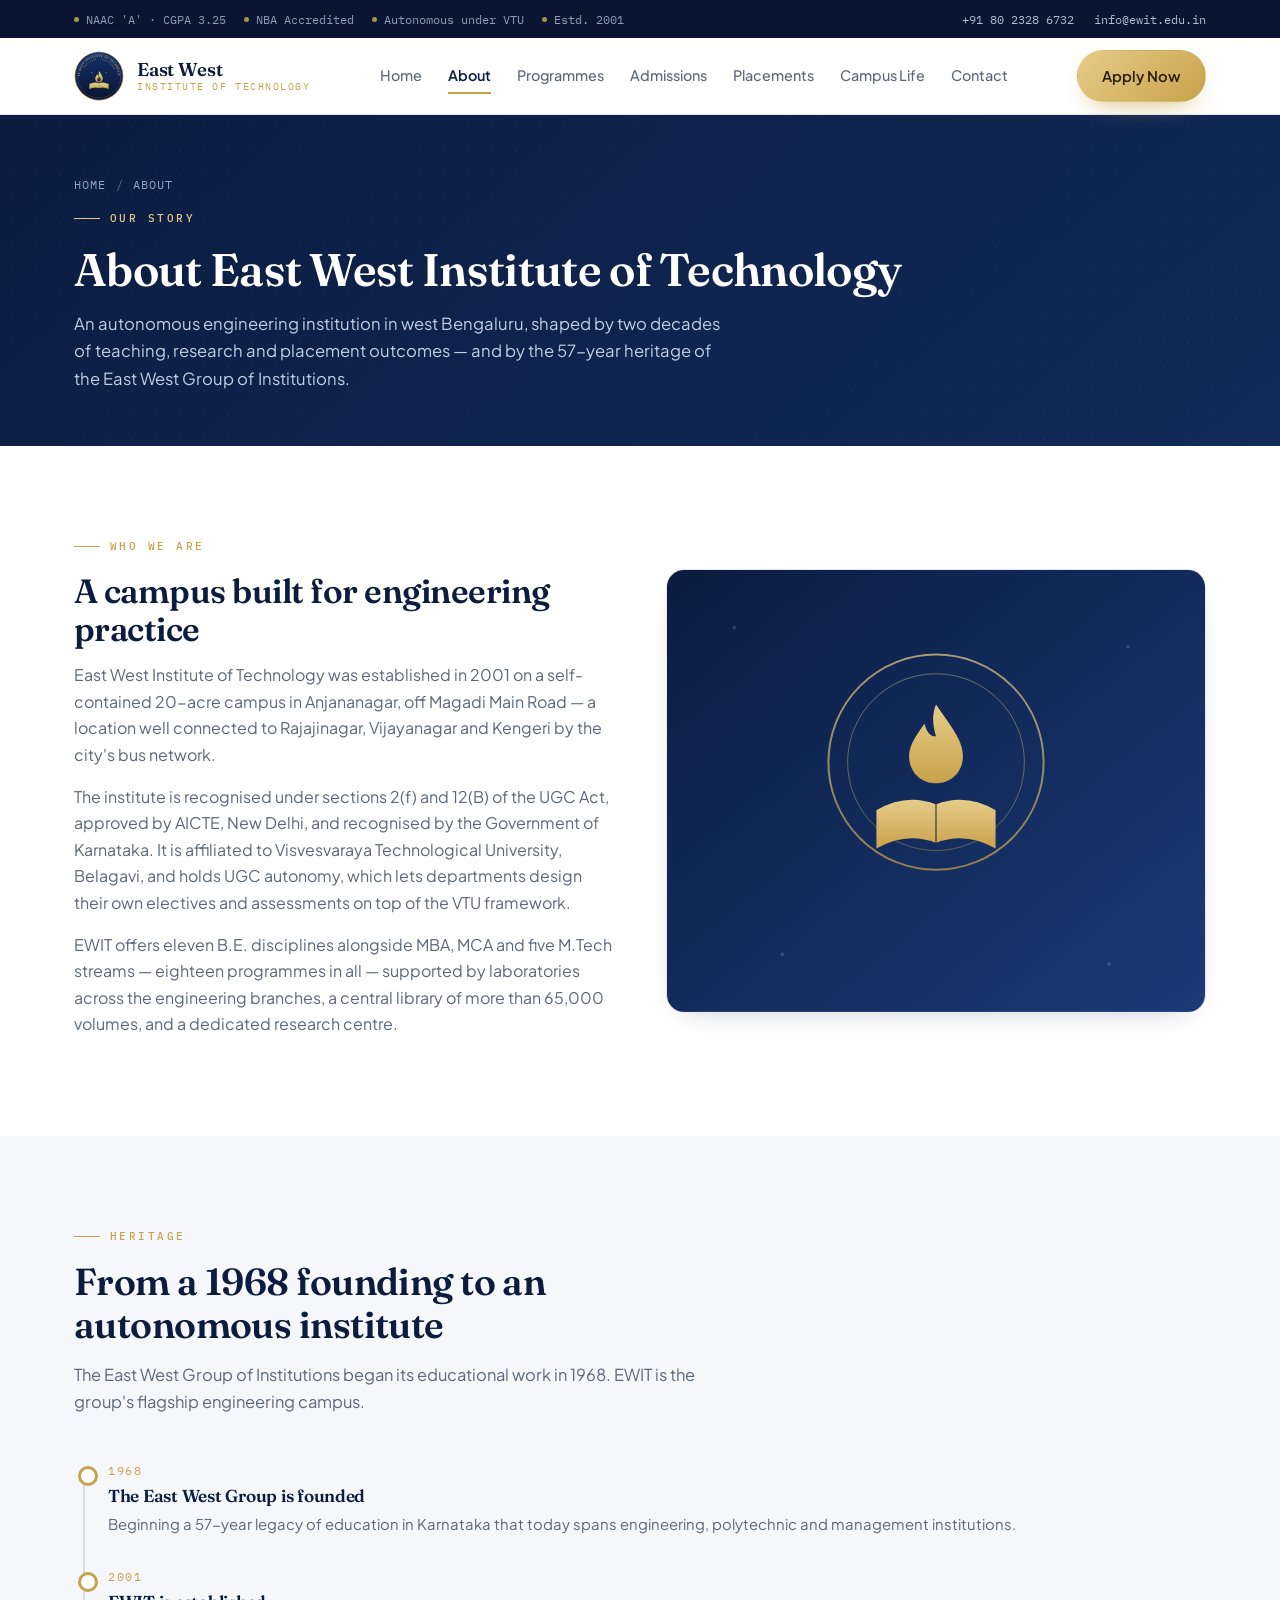
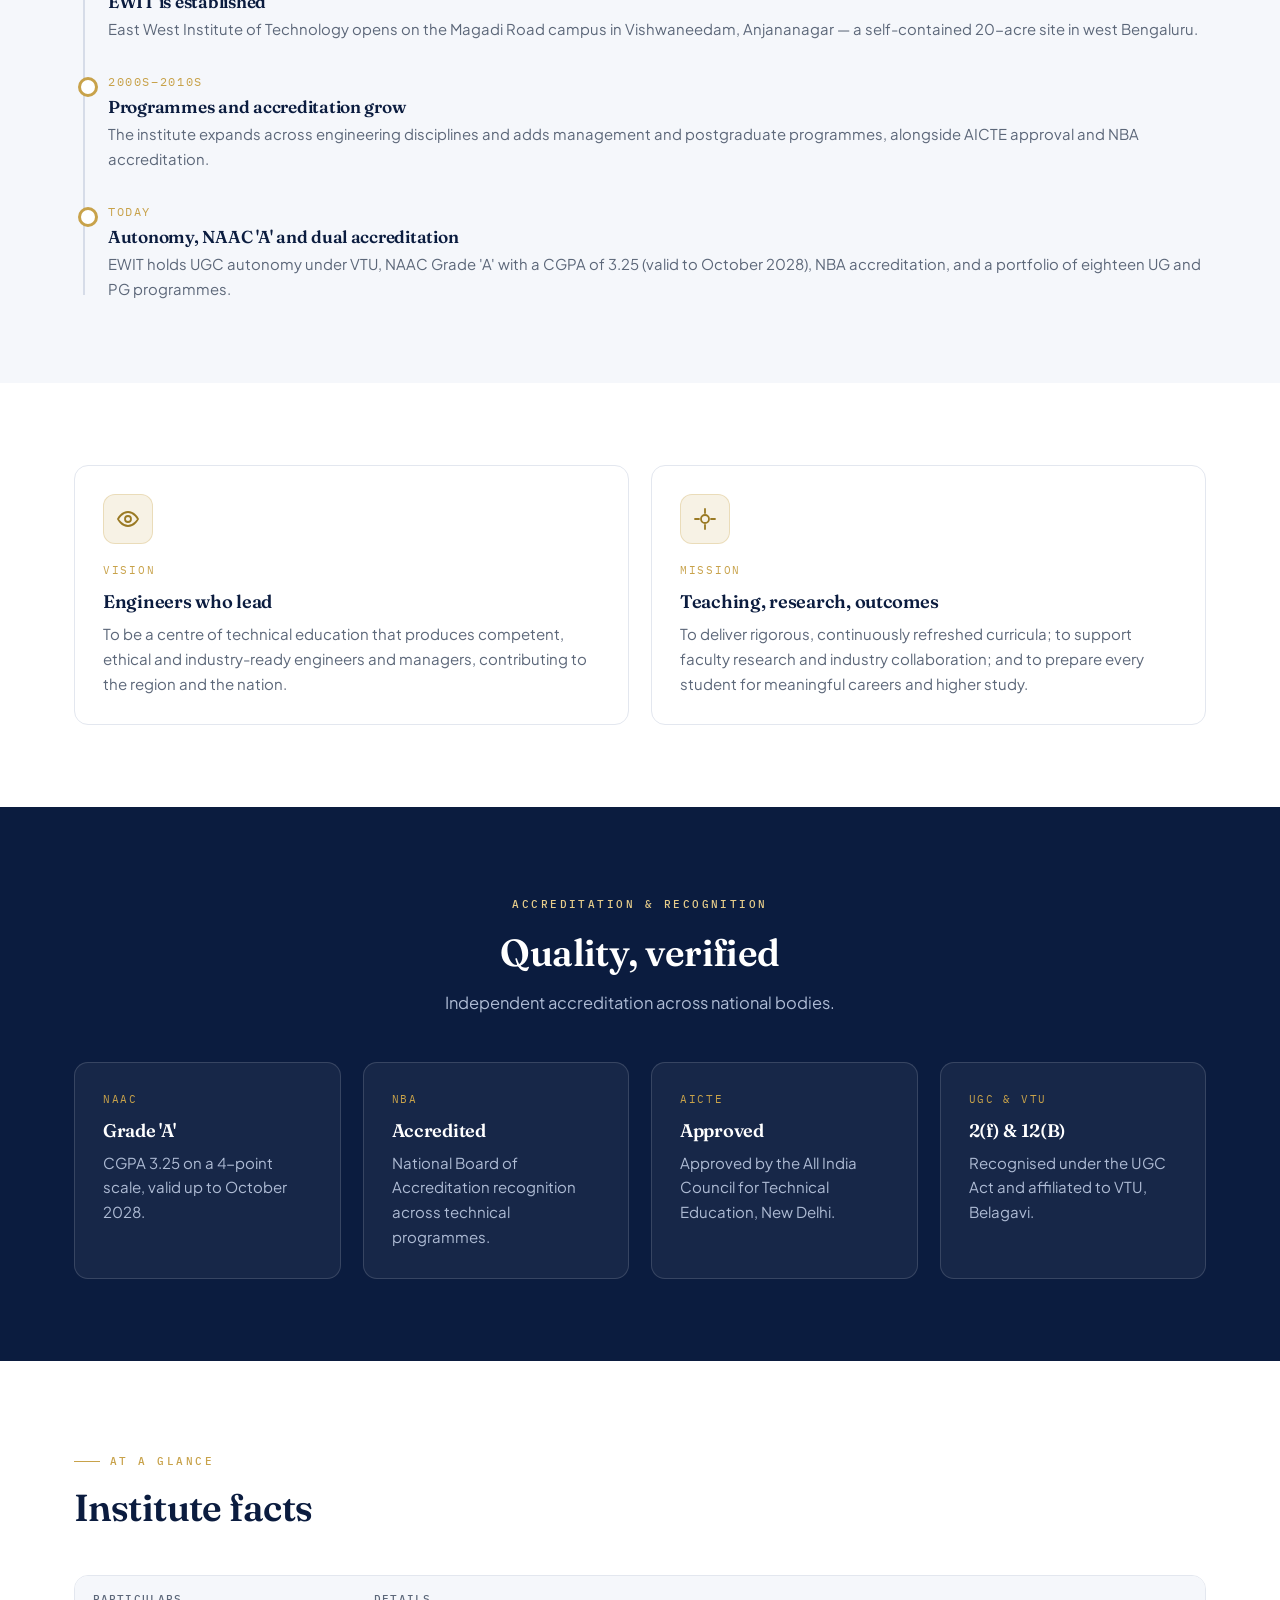
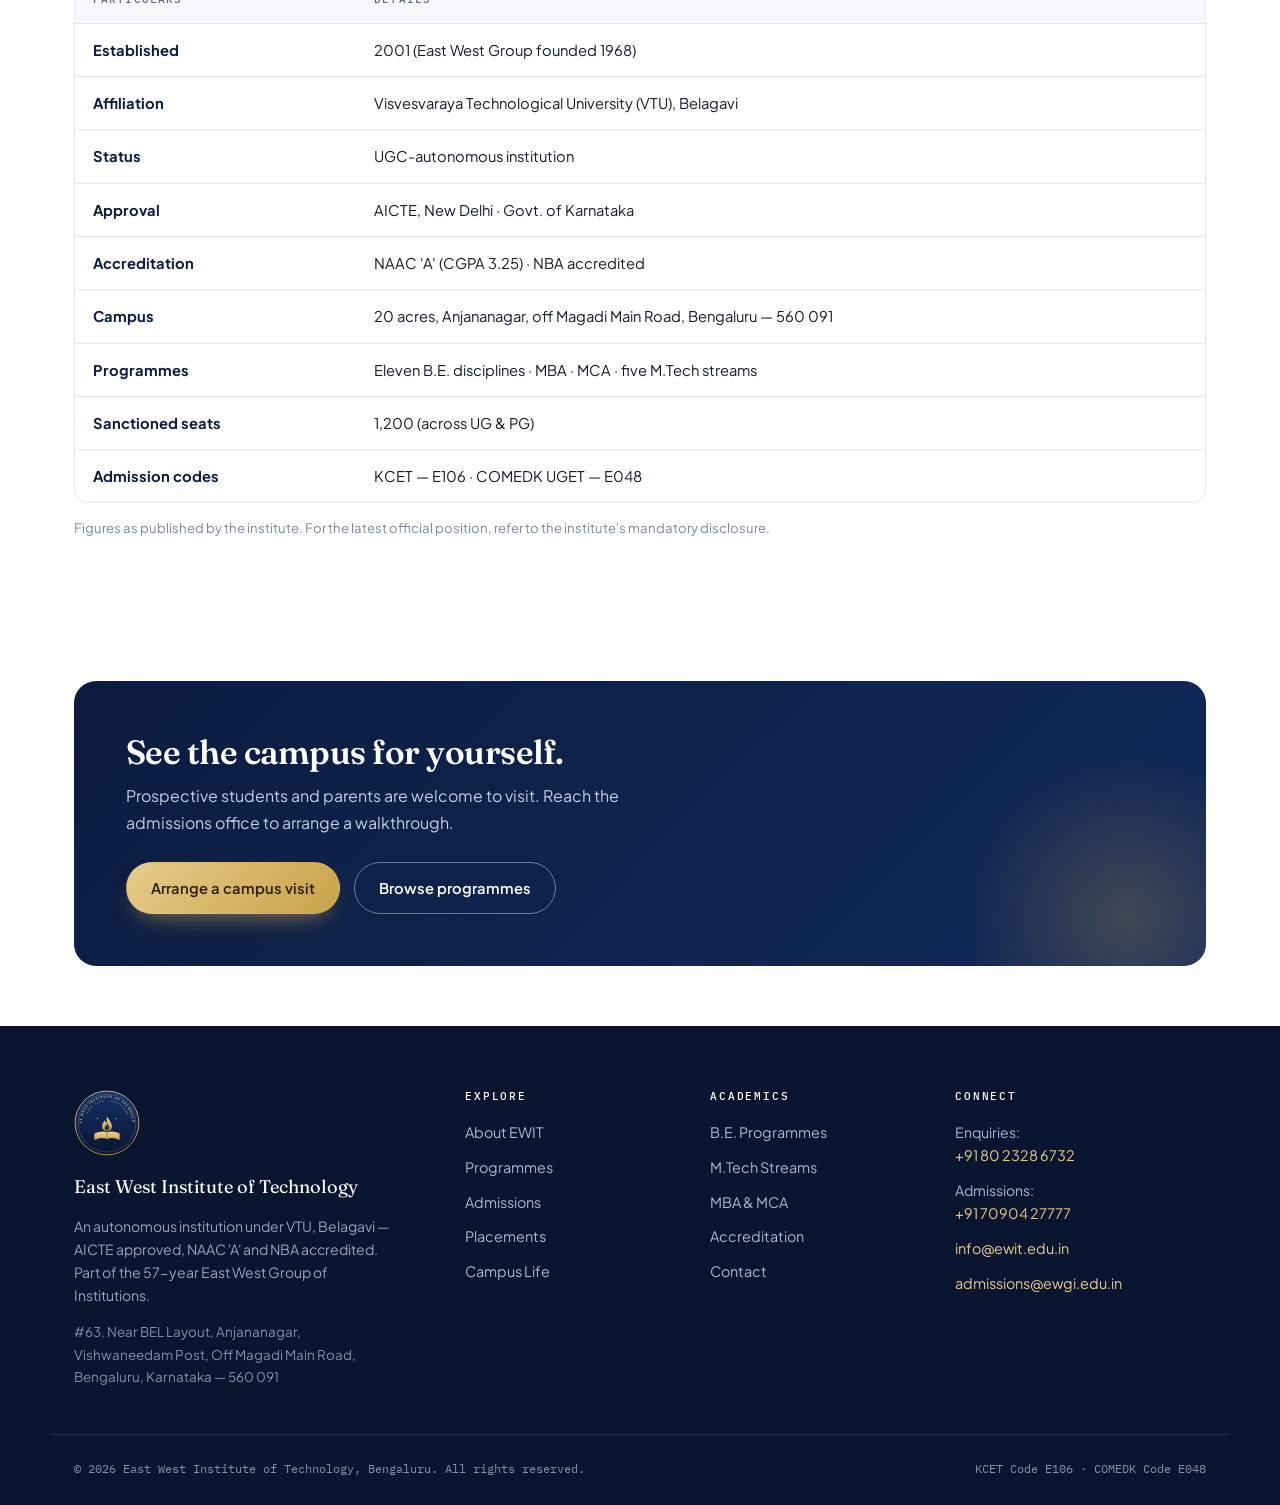
==== about.html @ 51291f92 "Add East West Institute of Technology website (7 pages + shared CSS/JS/logo)" ====
<!DOCTYPE html>
<html lang="en">
<head>
<meta charset="UTF-8" />
<meta name="viewport" content="width=device-width, initial-scale=1.0" />
<title>About EWIT | East West Institute of Technology, Bengaluru</title>
<meta name="description" content="About East West Institute of Technology — established 2001, UGC-autonomous under VTU Belagavi, NAAC 'A' (CGPA 3.25) and NBA accredited, on a 20-acre Bengaluru campus." />
<link rel="icon" href="assets/img/logo.svg" type="image/svg+xml" />
<link rel="preconnect" href="https://fonts.googleapis.com" />
<link rel="preconnect" href="https://fonts.gstatic.com" crossorigin />
<link href="https://fonts.googleapis.com/css2?family=Fraunces:opsz,wght@9..144,400;9..144,500;9..144,600;9..144,700&family=Plus+Jakarta+Sans:wght@400;500;600;700&family=IBM+Plex+Mono:wght@400;500&display=swap" rel="stylesheet" />
<link rel="stylesheet" href="assets/css/style.css" />
</head>
<body>
<a class="skip" href="#main">Skip to content</a>

<div class="topbar">
  <div class="container topbar-inner">
    <div class="topbar-left">
      <span>NAAC 'A' · CGPA 3.25</span><span>NBA Accredited</span><span>Autonomous under VTU</span><span>Estd. 2001</span>
    </div>
    <div class="topbar-right">
      <a href="tel:+918023286732">+91 80 2328 6732</a>
      <a href="mailto:info@ewit.edu.in">info@ewit.edu.in</a>
    </div>
  </div>
</div>

<header class="site-header" id="siteHeader">
  <div class="container header-inner">
    <a class="brand" href="index.html">
      <img class="brand-crest" src="assets/img/logo.svg" alt="East West Institute of Technology crest" />
      <span class="brand-text"><span class="brand-top">East West</span><span class="brand-sub">Institute of Technology</span></span>
    </a>
    <nav class="nav" aria-label="Primary">
      <a href="index.html">Home</a><a href="about.html">About</a><a href="programmes.html">Programmes</a>
      <a href="admissions.html">Admissions</a><a href="placements.html">Placements</a>
      <a href="campus.html">Campus Life</a><a href="contact.html">Contact</a>
    </nav>
    <div class="header-cta">
      <a class="btn btn-gold" href="admissions.html">Apply Now</a>
      <button class="hamburger" id="hamburger" aria-label="Open menu" aria-expanded="false"><span></span><span></span><span></span></button>
    </div>
  </div>
</header>

<div class="mobile-nav" id="mobileNav">
  <a href="index.html">Home</a><a href="about.html">About</a><a href="programmes.html">Programmes</a>
  <a href="admissions.html">Admissions</a><a href="placements.html">Placements</a>
  <a href="campus.html">Campus Life</a><a href="contact.html">Contact</a>
  <a class="btn btn-gold" href="admissions.html">Apply Now</a>
</div>

<main id="main">

  <section class="page-hero">
    <div class="container">
      <div class="crumb"><a href="index.html">Home</a><span class="sep">/</span><span>About</span></div>
      <span class="eyebrow">Our story</span>
      <h1>About East West Institute of Technology</h1>
      <p>An autonomous engineering institution in west Bengaluru, shaped by two decades of teaching, research and placement outcomes — and by the 57-year heritage of the East West Group of Institutions.</p>
    </div>
  </section>

  <section class="section">
    <div class="container split">
      <div class="split-body reveal">
        <span class="eyebrow">Who we are</span>
        <h2>A campus built for engineering practice</h2>
        <div class="prose">
          <p>East West Institute of Technology was established in 2001 on a self-contained 20-acre campus in Anjananagar, off Magadi Main Road — a location well connected to Rajajinagar, Vijayanagar and Kengeri by the city's bus network.</p>
          <p>The institute is recognised under sections 2(f) and 12(B) of the UGC Act, approved by AICTE, New Delhi, and recognised by the Government of Karnataka. It is affiliated to Visvesvaraya Technological University, Belagavi, and holds UGC autonomy, which lets departments design their own electives and assessments on top of the VTU framework.</p>
          <p>EWIT offers eleven B.E. disciplines alongside MBA, MCA and five M.Tech streams — eighteen programmes in all — supported by laboratories across the engineering branches, a central library of more than 65,000 volumes, and a dedicated research centre.</p>
        </div>
      </div>
      <div class="split-media reveal">
        <svg viewBox="0 0 560 460" role="img" aria-label="Illustration of the institute crest and pillars">
          <defs>
            <linearGradient id="ag" x1="0" y1="0" x2="1" y2="1"><stop offset="0" stop-color="#0b1c3f"/><stop offset="1" stop-color="#1b3a78"/></linearGradient>
            <linearGradient id="gg" x1="0" y1="0" x2="0" y2="1"><stop offset="0" stop-color="#e6cc8a"/><stop offset="1" stop-color="#c8a24a"/></linearGradient>
          </defs>
          <rect width="560" height="460" fill="url(#ag)"/>
          <g opacity="0.14" fill="#fff"><circle cx="70" cy="60" r="2"/><circle cx="480" cy="80" r="2"/><circle cx="120" cy="400" r="2"/><circle cx="460" cy="410" r="2"/></g>
          <circle cx="280" cy="200" r="112" fill="none" stroke="url(#gg)" stroke-width="2" opacity="0.7"/>
          <circle cx="280" cy="200" r="92" fill="none" stroke="url(#gg)" stroke-width="1" opacity="0.45"/>
          <path d="M280 140 C298 166 308 178 308 194 C308 210 296 222 280 222 C264 222 252 210 252 194 C252 182 259 173 268 160 C271 171 276 174 280 173 C276 160 276 150 280 140 Z" fill="url(#gg)"/>
          <path d="M218 250 Q249 232 280 244 L280 284 Q249 272 218 290 Z" fill="url(#gg)"/>
          <path d="M342 250 Q311 232 280 244 L280 284 Q311 272 342 290 Z" fill="url(#gg)"/>
          <line x1="280" y1="244" x2="280" y2="284" stroke="#0b1c3f" stroke-width="2" opacity="0.5"/>
          <g stroke="url(#gg)" stroke-width="2" opacity="0.55" fill="none">
            <path d="M200 350 h160"/><path d="M210 350 v-30"/><path d="M255 350 v-30"/><path d="M305 350 v-30"/><path d="M350 350 v-30"/>
          </g>
        </svg>
      </div>
    </div>
  </section>

  <section class="section alt">
    <div class="container">
      <div class="section-head reveal">
        <span class="eyebrow">Heritage</span>
        <h2>From a 1968 founding to an autonomous institute</h2>
        <p>The East West Group of Institutions began its educational work in 1968. EWIT is the group's flagship engineering campus.</p>
      </div>
      <div class="timeline reveal">
        <div class="tl-item">
          <div class="tl-year">1968</div>
          <h3>The East West Group is founded</h3>
          <p>Beginning a 57-year legacy of education in Karnataka that today spans engineering, polytechnic and management institutions.</p>
        </div>
        <div class="tl-item">
          <div class="tl-year">2001</div>
          <h3>EWIT is established</h3>
          <p>East West Institute of Technology opens on the Magadi Road campus in Vishwaneedam, Anjananagar — a self-contained 20-acre site in west Bengaluru.</p>
        </div>
        <div class="tl-item">
          <div class="tl-year">2000s–2010s</div>
          <h3>Programmes and accreditation grow</h3>
          <p>The institute expands across engineering disciplines and adds management and postgraduate programmes, alongside AICTE approval and NBA accreditation.</p>
        </div>
        <div class="tl-item">
          <div class="tl-year">Today</div>
          <h3>Autonomy, NAAC 'A' and dual accreditation</h3>
          <p>EWIT holds UGC autonomy under VTU, NAAC Grade 'A' with a CGPA of 3.25 (valid to October 2028), NBA accreditation, and a portfolio of eighteen UG and PG programmes.</p>
        </div>
      </div>
    </div>
  </section>

  <section class="section">
    <div class="container">
      <div class="grid grid-2">
        <div class="card reveal">
          <div class="ico"><svg viewBox="0 0 24 24" fill="none" stroke="currentColor" stroke-width="1.8" stroke-linecap="round" stroke-linejoin="round"><path d="M2 12s3.6-7 10-7 10 7 10 7-3.6 7-10 7-10-7-10-7z"/><circle cx="12" cy="12" r="3"/></svg></div>
          <div class="kicker">Vision</div>
          <h3>Engineers who lead</h3>
          <p>To be a centre of technical education that produces competent, ethical and industry-ready engineers and managers, contributing to the region and the nation.</p>
        </div>
        <div class="card reveal">
          <div class="ico"><svg viewBox="0 0 24 24" fill="none" stroke="currentColor" stroke-width="1.8" stroke-linecap="round" stroke-linejoin="round"><path d="M12 2v4M12 18v4M2 12h4M18 12h4"/><circle cx="12" cy="12" r="4"/></svg></div>
          <div class="kicker">Mission</div>
          <h3>Teaching, research, outcomes</h3>
          <p>To deliver rigorous, continuously refreshed curricula; to support faculty research and industry collaboration; and to prepare every student for meaningful careers and higher study.</p>
        </div>
      </div>
    </div>
  </section>

  <section class="section navy">
    <div class="container">
      <div class="section-head center reveal">
        <span class="eyebrow center">Accreditation &amp; recognition</span>
        <h2>Quality, verified</h2>
        <p>Independent accreditation across national bodies.</p>
      </div>
      <div class="grid grid-4">
        <div class="card reveal" style="background:rgba(255,255,255,.05);border-color:rgba(255,255,255,.14)">
          <div class="kicker">NAAC</div><h3 style="color:#fff">Grade 'A'</h3>
          <p style="color:#aebbd4">CGPA 3.25 on a 4-point scale, valid up to October 2028.</p>
        </div>
        <div class="card reveal" style="background:rgba(255,255,255,.05);border-color:rgba(255,255,255,.14)">
          <div class="kicker">NBA</div><h3 style="color:#fff">Accredited</h3>
          <p style="color:#aebbd4">National Board of Accreditation recognition across technical programmes.</p>
        </div>
        <div class="card reveal" style="background:rgba(255,255,255,.05);border-color:rgba(255,255,255,.14)">
          <div class="kicker">AICTE</div><h3 style="color:#fff">Approved</h3>
          <p style="color:#aebbd4">Approved by the All India Council for Technical Education, New Delhi.</p>
        </div>
        <div class="card reveal" style="background:rgba(255,255,255,.05);border-color:rgba(255,255,255,.14)">
          <div class="kicker">UGC &amp; VTU</div><h3 style="color:#fff">2(f) &amp; 12(B)</h3>
          <p style="color:#aebbd4">Recognised under the UGC Act and affiliated to VTU, Belagavi.</p>
        </div>
      </div>
    </div>
  </section>

  <section class="section">
    <div class="container">
      <div class="section-head reveal">
        <span class="eyebrow">At a glance</span>
        <h2>Institute facts</h2>
      </div>
      <div class="table-wrap reveal">
        <table>
          <thead><tr><th>Particulars</th><th>Details</th></tr></thead>
          <tbody>
            <tr><td><strong>Established</strong></td><td>2001 (East West Group founded 1968)</td></tr>
            <tr><td><strong>Affiliation</strong></td><td>Visvesvaraya Technological University (VTU), Belagavi</td></tr>
            <tr><td><strong>Status</strong></td><td>UGC-autonomous institution</td></tr>
            <tr><td><strong>Approval</strong></td><td>AICTE, New Delhi · Govt. of Karnataka</td></tr>
            <tr><td><strong>Accreditation</strong></td><td>NAAC 'A' (CGPA 3.25) · NBA accredited</td></tr>
            <tr><td><strong>Campus</strong></td><td>20 acres, Anjananagar, off Magadi Main Road, Bengaluru — 560 091</td></tr>
            <tr><td><strong>Programmes</strong></td><td>Eleven B.E. disciplines · MBA · MCA · five M.Tech streams</td></tr>
            <tr><td><strong>Sanctioned seats</strong></td><td>1,200 (across UG &amp; PG)</td></tr>
            <tr><td><strong>Admission codes</strong></td><td>KCET — E106 · COMEDK UGET — E048</td></tr>
          </tbody>
        </table>
      </div>
      <p class="form-note">Figures as published by the institute. For the latest official position, refer to the institute's mandatory disclosure.</p>
    </div>
  </section>

  <section class="section tight">
    <div class="container">
      <div class="cta-band reveal">
        <div class="cta-inner">
          <div>
            <h2>See the campus for yourself.</h2>
            <p>Prospective students and parents are welcome to visit. Reach the admissions office to arrange a walkthrough.</p>
            <div class="actions">
              <a class="btn btn-gold" href="contact.html">Arrange a campus visit</a>
              <a class="btn btn-outline-light" href="programmes.html">Browse programmes</a>
            </div>
          </div>
        </div>
      </div>
    </div>
  </section>

</main>

<footer class="site-footer">
  <div class="container footer-top">
    <div class="footer-brand">
      <img class="footer-crest" src="assets/img/logo.svg" alt="" />
      <p class="footer-name">East West Institute of Technology</p>
      <p class="footer-desc">An autonomous institution under VTU, Belagavi — AICTE approved, NAAC 'A' and NBA accredited. Part of the 57-year East West Group of Institutions.</p>
      <p class="footer-addr">#63, Near BEL Layout, Anjananagar, Vishwaneedam Post, Off Magadi Main Road, Bengaluru, Karnataka — 560 091</p>
    </div>
    <div class="footer-col"><h4>Explore</h4>
      <a href="about.html">About EWIT</a><a href="programmes.html">Programmes</a><a href="admissions.html">Admissions</a><a href="placements.html">Placements</a><a href="campus.html">Campus Life</a>
    </div>
    <div class="footer-col"><h4>Academics</h4>
      <a href="programmes.html">B.E. Programmes</a><a href="programmes.html">M.Tech Streams</a><a href="programmes.html">MBA &amp; MCA</a><a href="about.html">Accreditation</a><a href="contact.html">Contact</a>
    </div>
    <div class="footer-col"><h4>Connect</h4>
      <ul class="footer-contact">
        <li>Enquiries: <a href="tel:+918023286732">+91 80 2328 6732</a></li>
        <li>Admissions: <a href="tel:+917090427777">+91 70904 27777</a></li>
        <li><a href="mailto:info@ewit.edu.in">info@ewit.edu.in</a></li>
        <li><a href="mailto:admissions@ewgi.edu.in">admissions@ewgi.edu.in</a></li>
      </ul>
    </div>
  </div>
  <div class="container footer-bottom">
    <span>© <span id="year"></span> East West Institute of Technology, Bengaluru. All rights reserved.</span>
    <span>KCET Code E106 · COMEDK Code E048</span>
  </div>
</footer>

<button class="to-top" id="toTop" aria-label="Back to top">
  <svg viewBox="0 0 24 24" fill="none" stroke="currentColor" stroke-width="2" stroke-linecap="round" stroke-linejoin="round"><path d="M12 19V5M5 12l7-7 7 7"/></svg>
</button>
<script src="assets/js/main.js"></script>
</body>
</html>
---- assets/css/style.css ----
/* ==========================================================================
   East West Institute of Technology — shared stylesheet
   ========================================================================== */

:root{
  --navy:#0b1c3f;
  --navy-2:#122a5a;
  --navy-3:#0a1530;
  --gold:#c8a24a;
  --gold-2:#e6cc8a;
  --gold-soft:rgba(200,162,74,.14);
  --maroon:#8a1c2b;
  --ink:#141a26;
  --muted:#5c6779;
  --muted-2:#7c8698;
  --line:#e3e7ef;
  --line-2:#d6dce8;
  --paper:#ffffff;
  --paper-2:#f5f7fb;
  --paper-3:#eef1f7;
  --radius:14px;
  --radius-sm:9px;
  --maxw:1180px;
  --shadow:0 22px 55px -34px rgba(11,28,63,.55);
  --shadow-sm:0 10px 30px -20px rgba(11,28,63,.4);
  --font-display:"Fraunces",Georgia,"Times New Roman",serif;
  --font-body:"Plus Jakarta Sans",system-ui,-apple-system,sans-serif;
  --font-mono:"IBM Plex Mono",ui-monospace,monospace;
}

*{box-sizing:border-box}
html{scroll-behavior:smooth;-webkit-text-size-adjust:100%}
body{
  margin:0;font-family:var(--font-body);color:var(--ink);background:var(--paper);
  line-height:1.65;-webkit-font-smoothing:antialiased;overflow-x:hidden;
}
img{max-width:100%;display:block}
a{color:inherit;text-decoration:none}
button{font-family:inherit;cursor:pointer}
h1,h2,h3,h4{font-family:var(--font-display);line-height:1.14;letter-spacing:-.015em;margin:0;color:var(--navy);font-weight:600}
h1{font-weight:600}
p{margin:0}
ul{margin:0;padding:0;list-style:none}
.container{width:100%;max-width:var(--maxw);margin:0 auto;padding:0 24px}
.mono{font-family:var(--font-mono)}
.eyebrow{
  font-family:var(--font-mono);font-size:.7rem;letter-spacing:.22em;text-transform:uppercase;
  color:var(--gold);display:inline-flex;align-items:center;gap:10px;font-weight:500;
}
.eyebrow::before{content:"";width:26px;height:1px;background:var(--gold)}
.eyebrow.center::before{display:none}
.skip{position:absolute;left:-9999px;top:0;background:var(--gold);color:var(--navy);padding:10px 16px;z-index:200}
.skip:focus{left:12px;top:12px}

/* ---------- Buttons ---------- */
.btn{
  display:inline-flex;align-items:center;justify-content:center;gap:9px;
  padding:13px 24px;border-radius:999px;font-weight:600;font-size:.92rem;
  border:1px solid transparent;transition:transform .18s ease,background .2s ease,box-shadow .25s ease,color .2s ease,border-color .2s ease;
  white-space:nowrap;
}
.btn svg{width:16px;height:16px}
.btn-gold{background:linear-gradient(135deg,var(--gold-2),var(--gold));color:#2a1f05;box-shadow:0 12px 26px -14px rgba(200,162,74,.9)}
.btn-gold:hover{transform:translateY(-2px);box-shadow:0 18px 34px -14px rgba(200,162,74,.95)}
.btn-navy{background:var(--navy);color:#fff}
.btn-navy:hover{background:var(--navy-2);transform:translateY(-2px)}
.btn-outline{border-color:var(--line-2);color:var(--navy);background:transparent}
.btn-outline:hover{border-color:var(--navy);transform:translateY(-2px)}
.btn-outline-light{border-color:rgba(255,255,255,.4);color:#fff}
.btn-outline-light:hover{background:rgba(255,255,255,.1);transform:translateY(-2px)}
.btn-sm{padding:10px 18px;font-size:.85rem}

/* ---------- Top utility bar ---------- */
.topbar{background:var(--navy-3);color:#c9d3e6;font-size:.78rem;font-family:var(--font-mono)}
.topbar-inner{display:flex;align-items:center;justify-content:space-between;gap:16px;min-height:38px;flex-wrap:wrap}
.topbar-left{display:flex;gap:18px;align-items:center;flex-wrap:wrap}
.topbar-left span{display:inline-flex;align-items:center;gap:7px;color:#9fb0cd}
.topbar-left span::before{content:"";width:5px;height:5px;border-radius:50%;background:var(--gold)}
.topbar-right{display:flex;gap:20px;align-items:center}
.topbar-right a{color:#c9d3e6;transition:color .2s ease}
.topbar-right a:hover{color:var(--gold-2)}

/* ---------- Header ---------- */
.site-header{
  position:sticky;top:0;z-index:60;background:rgba(255,255,255,.94);
  backdrop-filter:blur(12px);-webkit-backdrop-filter:blur(12px);
  border-bottom:1px solid var(--line);transition:box-shadow .3s ease,padding .3s ease;
}
.site-header.scrolled{box-shadow:0 12px 30px -22px rgba(11,28,63,.5)}
.header-inner{display:flex;align-items:center;justify-content:space-between;gap:20px;min-height:76px}
.brand{display:flex;align-items:center;gap:13px;flex-shrink:0}
.brand-crest{width:50px;height:50px;transition:width .3s ease,height .3s ease}
.site-header.scrolled .brand-crest{width:44px;height:44px}
.brand-text{display:flex;flex-direction:column;line-height:1.05}
.brand-top{font-family:var(--font-display);font-weight:600;font-size:1.16rem;color:var(--navy);letter-spacing:-.01em}
.brand-sub{font-family:var(--font-mono);font-size:.6rem;letter-spacing:.16em;text-transform:uppercase;color:var(--gold);margin-top:3px}
.nav{display:flex;align-items:center;gap:26px}
.nav a{font-size:.9rem;font-weight:500;color:var(--muted);position:relative;padding:6px 0;transition:color .2s ease}
.nav a::after{content:"";position:absolute;left:0;bottom:0;height:2px;width:0;background:var(--gold);transition:width .25s ease}
.nav a:hover{color:var(--navy)}
.nav a:hover::after{width:100%}
.nav a.active{color:var(--navy);font-weight:600}
.nav a.active::after{width:100%}
.header-cta{display:flex;align-items:center;gap:14px}
.hamburger{display:none;width:44px;height:44px;border:1px solid var(--line-2);border-radius:10px;background:#fff;flex-direction:column;gap:5px;align-items:center;justify-content:center}
.hamburger span{display:block;width:19px;height:2px;background:var(--navy);transition:transform .25s ease,opacity .25s ease}
.hamburger.open span:nth-child(1){transform:translateY(7px) rotate(45deg)}
.hamburger.open span:nth-child(2){opacity:0}
.hamburger.open span:nth-child(3){transform:translateY(-7px) rotate(-45deg)}

.mobile-nav{
  position:fixed;inset:0 0 auto 0;z-index:55;background:var(--paper);
  border-bottom:1px solid var(--line);padding:14px 24px 26px;
  transform:translateY(-100%);transition:transform .32s cubic-bezier(.4,0,.2,1);
  box-shadow:0 30px 60px -30px rgba(11,28,63,.5);
  max-height:100vh;overflow:auto;
}
.mobile-nav.open{transform:translateY(0)}
.mobile-nav a{display:block;padding:15px 0;border-bottom:1px solid var(--line);color:var(--muted);font-weight:500}
.mobile-nav a.active{color:var(--navy);font-weight:600}
.mobile-nav .btn{margin-top:18px;width:100%}

/* ---------- Hero ---------- */
.hero{
  position:relative;background:linear-gradient(150deg,var(--navy) 0%,var(--navy-2) 55%,#1b3a78 100%);
  color:#eaf0fa;overflow:hidden;padding:78px 0 0;
}
.hero::before{
  content:"";position:absolute;inset:0;
  background-image:radial-gradient(rgba(255,255,255,.07) 1px,transparent 1px);
  background-size:26px 26px;opacity:.6;
}
.hero::after{
  content:"";position:absolute;right:-140px;top:-160px;width:520px;height:520px;border-radius:50%;
  background:radial-gradient(circle,rgba(200,162,74,.22),transparent 65%);
}
.hero-grid{position:relative;z-index:2;display:grid;grid-template-columns:1.05fr .95fr;gap:56px;align-items:center;padding-bottom:64px}
.hero h1{color:#fff;font-size:clamp(2.1rem,4.4vw,3.35rem);margin:22px 0 20px}
.hero h1 em{font-style:normal;color:var(--gold-2)}
.hero-lead{font-size:1.08rem;color:#c3cfe4;max-width:540px}
.hero-cta{display:flex;gap:14px;margin-top:32px;flex-wrap:wrap}
.hero-badges{display:flex;gap:12px;flex-wrap:wrap;margin-top:30px}
.hero-badges span{
  font-family:var(--font-mono);font-size:.7rem;letter-spacing:.08em;text-transform:uppercase;
  border:1px solid rgba(255,255,255,.22);border-radius:999px;padding:7px 14px;color:#cfd9ea;
}
.hero .eyebrow{color:var(--gold-2)}
.hero .eyebrow::before{background:var(--gold-2)}

/* hero art card */
.hero-art{position:relative}
.art-card{
  background:rgba(255,255,255,.06);border:1px solid rgba(255,255,255,.16);
  border-radius:20px;padding:16px;backdrop-filter:blur(6px);box-shadow:var(--shadow);
}
.art-card svg{width:100%;height:auto;border-radius:12px;display:block}
.art-caption{
  display:flex;align-items:center;justify-content:space-between;gap:12px;
  margin-top:14px;padding:0 4px;font-family:var(--font-mono);font-size:.68rem;
  letter-spacing:.1em;text-transform:uppercase;color:#a9b8d4;
}
.float-card{
  position:absolute;left:-22px;bottom:66px;background:#fff;color:var(--ink);
  border-radius:14px;padding:14px 18px;box-shadow:var(--shadow);display:flex;gap:12px;align-items:center;
  animation:floaty 6s ease-in-out infinite;
}
.float-card .fc-num{font-family:var(--font-display);font-weight:600;font-size:1.35rem;color:var(--navy)}
.float-card .fc-cap{font-size:.72rem;color:var(--muted);font-family:var(--font-mono);text-transform:uppercase;letter-spacing:.08em}
@keyframes floaty{0%,100%{transform:translateY(0)}50%{transform:translateY(-10px)}}

/* hero stat strip */
.hero-strip{position:relative;z-index:2;border-top:1px solid rgba(255,255,255,.14);background:rgba(6,15,34,.35)}
.hero-strip-grid{display:grid;grid-template-columns:repeat(4,1fr)}
.hero-strip .cell{padding:26px 20px;border-left:1px solid rgba(255,255,255,.12);text-align:center}
.hero-strip .cell:first-child{border-left:none}
.hero-strip .n{font-family:var(--font-display);font-weight:600;font-size:clamp(1.5rem,2.6vw,2rem);color:#fff}
.hero-strip .n small{color:var(--gold-2)}
.hero-strip .c{font-size:.78rem;color:#a9b8d4;font-family:var(--font-mono);text-transform:uppercase;letter-spacing:.08em;margin-top:4px}

/* ---------- Inner page hero ---------- */
.page-hero{
  background:linear-gradient(140deg,var(--navy),var(--navy-2));color:#eaf0fa;padding:60px 0 54px;position:relative;overflow:hidden;
}
.page-hero::before{
  content:"";position:absolute;inset:0;
  background-image:radial-gradient(rgba(255,255,255,.06) 1px,transparent 1px);background-size:24px 24px;opacity:.5;
}
.page-hero .container{position:relative;z-index:2}
.page-hero h1{color:#fff;font-size:clamp(1.9rem,3.6vw,2.85rem);margin:16px 0 14px}
.page-hero p{color:#c3cfe4;max-width:660px;font-size:1.04rem}
.crumb{display:flex;gap:9px;align-items:center;font-family:var(--font-mono);font-size:.72rem;letter-spacing:.1em;text-transform:uppercase;color:#93a4c4;margin-bottom:6px}
.crumb a:hover{color:var(--gold-2)}
.crumb .sep{color:#5a6b8c}
.page-hero .eyebrow{color:var(--gold-2)}
.page-hero .eyebrow::before{background:var(--gold-2)}

/* ---------- Sections ---------- */
.section{padding:82px 0}
.section.tight{padding:60px 0}
.section.alt{background:var(--paper-2)}
.section.navy{background:var(--navy);color:#dbe4f4}
.section.navy h2,.section.navy h3{color:#fff}
.section-head{max-width:680px;margin-bottom:46px}
.section-head.center{margin-left:auto;margin-right:auto;text-align:center}
.section-head h2{font-size:clamp(1.6rem,3.1vw,2.35rem);margin:16px 0 14px}
.section-head p{color:var(--muted);font-size:1.03rem}
.section.navy .section-head p{color:#aebbd4}
.section.navy .eyebrow{color:var(--gold-2)}
.section.navy .eyebrow::before{background:var(--gold-2)}

.grid{display:grid;gap:22px}
.grid-2{grid-template-columns:repeat(2,1fr)}
.grid-3{grid-template-columns:repeat(3,1fr)}
.grid-4{grid-template-columns:repeat(4,1fr)}

/* ---------- Cards ---------- */
.card{
  background:#fff;border:1px solid var(--line);border-radius:var(--radius);padding:28px;
  transition:transform .25s ease,box-shadow .25s ease,border-color .25s ease;position:relative;
}
.card:hover{transform:translateY(-5px);box-shadow:var(--shadow);border-color:var(--line-2)}
.card .ico{
  width:50px;height:50px;border-radius:12px;display:grid;place-items:center;margin-bottom:18px;
  background:var(--gold-soft);color:#9a7a24;border:1px solid rgba(200,162,74,.28);
}
.card .ico svg{width:24px;height:24px}
.card h3{font-size:1.14rem;margin-bottom:9px}
.card p{color:var(--muted);font-size:.94rem}
.card .kicker{font-family:var(--font-mono);font-size:.68rem;letter-spacing:.16em;text-transform:uppercase;color:var(--gold);margin-bottom:12px}

/* department card */
.dept{background:#fff;border:1px solid var(--line);border-radius:var(--radius);padding:24px;transition:transform .25s ease,box-shadow .25s ease}
.dept:hover{transform:translateY(-5px);box-shadow:var(--shadow)}
.dept .dept-top{display:flex;justify-content:space-between;align-items:flex-start;gap:12px}
.dept .code{font-family:var(--font-mono);font-size:.7rem;letter-spacing:.12em;text-transform:uppercase;color:#9a7a24;background:var(--gold-soft);border-radius:999px;padding:4px 11px;white-space:nowrap}
.dept h3{font-size:1.06rem;margin:14px 0 10px}
.dept .metrics{display:flex;gap:20px;margin-top:16px;padding-top:16px;border-top:1px dashed var(--line-2)}
.dept .metric .m-n{font-family:var(--font-display);font-weight:600;font-size:1.25rem;color:var(--navy)}
.dept .metric .m-l{font-family:var(--font-mono);font-size:.62rem;text-transform:uppercase;letter-spacing:.1em;color:var(--muted-2)}
.dept .recruiters{margin-top:14px;font-size:.8rem;color:var(--muted)}
.dept .recruiters b{color:var(--navy);font-weight:600}

/* ---------- Stats band ---------- */
.stat-band{background:var(--paper-3);border-top:1px solid var(--line);border-bottom:1px solid var(--line)}
.stat-grid{display:grid;grid-template-columns:repeat(4,1fr)}
.stat{padding:38px 24px;text-align:center;border-left:1px solid var(--line)}
.stat:first-child{border-left:none}
.stat .num{font-family:var(--font-display);font-weight:600;font-size:clamp(1.8rem,3.4vw,2.5rem);color:var(--navy)}
.stat .num small{color:var(--gold);font-size:.55em}
.stat .cap{color:var(--muted);font-size:.84rem;margin-top:6px}

/* ---------- Steps ---------- */
.steps{display:grid;grid-template-columns:repeat(4,1fr);gap:22px;counter-reset:step}
.step{background:#fff;border:1px solid var(--line);border-radius:var(--radius);padding:26px;position:relative}
.step::before{
  counter-increment:step;content:counter(step,decimal-leading-zero);
  font-family:var(--font-mono);font-size:.78rem;color:var(--gold);letter-spacing:.1em;
  display:block;margin-bottom:14px;font-weight:600;
}
.step h3{font-size:1.05rem;margin-bottom:8px}
.step p{color:var(--muted);font-size:.9rem}

/* ---------- Accordion ---------- */
.accordion{border:1px solid var(--line);border-radius:var(--radius);overflow:hidden;background:#fff}
.acc-item{border-bottom:1px solid var(--line)}
.acc-item:last-child{border-bottom:none}
.acc-q{
  width:100%;background:none;border:none;text-align:left;padding:20px 24px;
  display:flex;justify-content:space-between;gap:18px;align-items:center;
  font-family:var(--font-display);font-size:1.02rem;color:var(--navy);font-weight:600;
}
.acc-q .plus{flex-shrink:0;width:22px;height:22px;position:relative;transition:transform .25s ease}
.acc-q .plus::before,.acc-q .plus::after{content:"";position:absolute;background:var(--gold);border-radius:2px}
.acc-q .plus::before{left:50%;top:2px;width:2px;height:18px;transform:translateX(-50%)}
.acc-q .plus::after{top:50%;left:2px;height:2px;width:18px;transform:translateY(-50%)}
.acc-item.open .acc-q .plus{transform:rotate(45deg)}
.acc-a{max-height:0;overflow:hidden;transition:max-height .32s ease}
.acc-a-inner{padding:0 24px 22px;color:var(--muted);font-size:.94rem}

/* ---------- Tabs ---------- */
.tabs{display:flex;gap:10px;flex-wrap:wrap;margin-bottom:30px}
.tab-btn{
  padding:11px 22px;border-radius:999px;border:1px solid var(--line-2);background:#fff;
  color:var(--muted);font-weight:600;font-size:.88rem;transition:all .2s ease;
}
.tab-btn:hover{border-color:var(--navy);color:var(--navy)}
.tab-btn.active{background:var(--navy);border-color:var(--navy);color:#fff}
.tab-panel{display:none}
.tab-panel.active{display:block;animation:fadeUp .4s ease}
@keyframes fadeUp{from{opacity:0;transform:translateY(12px)}to{opacity:1;transform:none}}

/* ---------- Recruiter marquee ---------- */
.marquee{overflow:hidden;position:relative;padding:8px 0;-webkit-mask-image:linear-gradient(90deg,transparent,#000 8%,#000 92%,transparent);mask-image:linear-gradient(90deg,transparent,#000 8%,#000 92%,transparent)}
.marquee-track{display:flex;gap:14px;width:max-content;animation:scrollx 38s linear infinite}
.marquee:hover .marquee-track{animation-play-state:paused}
.marquee-track span{
  font-family:var(--font-display);font-size:1rem;color:var(--navy);background:#fff;
  border:1px solid var(--line);border-radius:999px;padding:11px 22px;white-space:nowrap;
}
@keyframes scrollx{from{transform:translateX(0)}to{transform:translateX(-50%)}}

/* ---------- Timeline ---------- */
.timeline{position:relative;padding-left:34px}
.timeline::before{content:"";position:absolute;left:9px;top:6px;bottom:6px;width:2px;background:var(--line-2)}
.tl-item{position:relative;padding-bottom:30px}
.tl-item:last-child{padding-bottom:0}
.tl-item::before{content:"";position:absolute;left:-30px;top:5px;width:14px;height:14px;border-radius:50%;background:#fff;border:3px solid var(--gold)}
.tl-year{font-family:var(--font-mono);font-size:.72rem;letter-spacing:.14em;color:var(--gold);text-transform:uppercase}
.tl-item h3{font-size:1.08rem;margin:6px 0 6px}
.tl-item p{color:var(--muted);font-size:.93rem}

/* ---------- Feature split ---------- */
.split{display:grid;grid-template-columns:1fr 1fr;gap:52px;align-items:center}
.split.reverse .split-media{order:2}
.split-media{border-radius:18px;overflow:hidden;border:1px solid var(--line);box-shadow:var(--shadow-sm);background:var(--paper-2)}
.split-media svg{width:100%;height:auto;display:block}
.split-body h2{font-size:clamp(1.5rem,2.8vw,2.1rem);margin:16px 0 14px}
.split-body p{color:var(--muted);margin-bottom:14px}
.check-list{display:grid;gap:12px;margin-top:18px}
.check-list li{display:flex;gap:11px;align-items:flex-start;font-size:.94rem;color:var(--ink)}
.check-list .tick{
  flex-shrink:0;width:20px;height:20px;border-radius:50%;background:var(--gold-soft);
  border:1px solid rgba(200,162,74,.4);display:grid;place-items:center;margin-top:2px;
}
.check-list .tick svg{width:11px;height:11px;color:#9a7a24}

/* ---------- CTA band ---------- */
.cta-band{background:linear-gradient(135deg,var(--navy),var(--navy-2));border-radius:22px;padding:52px;color:#fff;position:relative;overflow:hidden}
.cta-band::after{content:"";position:absolute;right:-90px;bottom:-120px;width:340px;height:340px;border-radius:50%;background:radial-gradient(circle,rgba(200,162,74,.25),transparent 68%)}
.cta-band h2{color:#fff;font-size:clamp(1.5rem,2.8vw,2.1rem);margin-bottom:12px}
.cta-band p{color:#c3cfe4;max-width:520px}
.cta-band .actions{display:flex;gap:14px;margin-top:26px;flex-wrap:wrap}
.cta-inner{position:relative;z-index:2;display:grid;grid-template-columns:1.4fr .6fr;gap:30px;align-items:center}

/* ---------- Info list ---------- */
.info-list{display:grid;gap:18px}
.info-item{display:flex;gap:15px;align-items:flex-start}
.info-item .ii{
  flex-shrink:0;width:44px;height:44px;border-radius:12px;display:grid;place-items:center;
  background:var(--gold-soft);border:1px solid rgba(200,162,74,.28);color:#9a7a24;
}
.info-item .ii svg{width:20px;height:20px}
.info-item .il{font-family:var(--font-mono);font-size:.66rem;letter-spacing:.14em;text-transform:uppercase;color:var(--muted-2)}
.info-item .iv{font-weight:600;color:var(--navy);font-size:.98rem}
.info-item a.iv:hover{color:var(--gold)}

/* ---------- Table ---------- */
.table-wrap{overflow-x:auto;border:1px solid var(--line);border-radius:var(--radius);background:#fff}
table{border-collapse:collapse;width:100%;font-size:.92rem;min-width:520px}
th,td{padding:14px 18px;text-align:left;border-bottom:1px solid var(--line)}
th{background:var(--paper-2);font-family:var(--font-mono);font-size:.7rem;letter-spacing:.1em;text-transform:uppercase;color:var(--muted);font-weight:500}
tbody tr:last-child td{border-bottom:none}
tbody tr:hover{background:var(--paper-2)}
td strong{color:var(--navy)}
.num-cell{font-variant-numeric:tabular-nums;text-align:right}

/* ---------- Form ---------- */
.form-grid{display:grid;grid-template-columns:1fr 1fr;gap:16px}
.field{display:grid;gap:7px}
.field.full{grid-column:1/-1}
.field label{font-family:var(--font-mono);font-size:.68rem;letter-spacing:.1em;text-transform:uppercase;color:var(--muted)}
.field input,.field select,.field textarea{
  background:#fff;border:1px solid var(--line-2);border-radius:var(--radius-sm);padding:13px 15px;
  color:var(--ink);font-family:inherit;font-size:.94rem;width:100%;transition:border-color .2s ease,box-shadow .2s ease;
}
.field input:focus,.field select:focus,.field textarea:focus{outline:none;border-color:var(--gold);box-shadow:0 0 0 3px var(--gold-soft)}
.field textarea{resize:vertical;min-height:120px}
.form-note{font-size:.82rem;color:var(--muted-2);margin-top:14px}
.form-status{font-size:.88rem;font-family:var(--font-mono);min-height:20px;margin-top:12px;color:#1f7a4d}

/* ---------- Prose ---------- */
.prose p{color:var(--muted);margin-bottom:16px}
.prose h3{margin:26px 0 10px;font-size:1.2rem}

/* ---------- Footer ---------- */
.site-footer{background:var(--navy-3);color:#a9b8d4;padding:64px 0 26px;margin-top:0}
.footer-top{display:grid;grid-template-columns:1.7fr 1fr 1fr 1.2fr;gap:36px}
.footer-crest{width:66px;height:66px;margin-bottom:16px}
.footer-name{font-family:var(--font-display);color:#fff;font-size:1.14rem;margin-bottom:12px}
.footer-desc{font-size:.88rem;color:#93a4c4;margin-bottom:14px;max-width:320px}
.footer-addr{font-size:.84rem;color:#7f90b0;max-width:320px}
.footer-col h4{color:#fff;font-family:var(--font-mono);font-size:.7rem;letter-spacing:.16em;text-transform:uppercase;margin-bottom:18px;font-weight:500}
.footer-col a{display:block;font-size:.9rem;color:#a9b8d4;margin-bottom:11px;transition:color .2s ease,padding-left .2s ease}
.footer-col a:hover{color:var(--gold-2);padding-left:4px}
.footer-contact li{font-size:.88rem;margin-bottom:11px;color:#a9b8d4}
.footer-contact a{color:var(--gold-2)}
.footer-bottom{
  margin-top:46px;padding-top:24px;border-top:1px solid rgba(255,255,255,.1);
  display:flex;justify-content:space-between;gap:16px;flex-wrap:wrap;align-items:center;
  font-family:var(--font-mono);font-size:.76rem;color:#7f90b0;
}
.to-top{
  position:fixed;right:22px;bottom:22px;z-index:70;width:46px;height:46px;border-radius:50%;
  background:var(--navy);color:#fff;border:1px solid rgba(255,255,255,.15);
  display:grid;place-items:center;opacity:0;pointer-events:none;transition:opacity .3s ease,transform .3s ease;
  box-shadow:var(--shadow);
}
.to-top.show{opacity:1;pointer-events:auto}
.to-top:hover{transform:translateY(-3px);background:var(--navy-2)}
.to-top svg{width:18px;height:18px}

/* ---------- Reveal ---------- */
.reveal{opacity:0;transform:translateY(26px);transition:opacity .7s ease,transform .7s ease}
.reveal.in{opacity:1;transform:none}

/* ---------- Responsive ---------- */
@media (max-width:1040px){
  .nav{display:none}
  .hamburger{display:flex}
  .header-cta .btn-gold{display:none}
  .hero-grid{grid-template-columns:1fr;gap:44px}
  .grid-4{grid-template-columns:repeat(2,1fr)}
  .grid-3{grid-template-columns:repeat(2,1fr)}
  .steps{grid-template-columns:repeat(2,1fr)}
  .footer-top{grid-template-columns:1fr 1fr}
  .cta-inner{grid-template-columns:1fr}
  .split{grid-template-columns:1fr;gap:34px}
  .split.reverse .split-media{order:0}
}
@media (max-width:760px){
  .section{padding:60px 0}
  .hero{padding-top:52px}
  .hero-strip-grid{grid-template-columns:repeat(2,1fr)}
  .hero-strip .cell:nth-child(3){border-left:none}
  .hero-strip .cell:nth-child(1),.hero-strip .cell:nth-child(2){border-bottom:1px solid rgba(255,255,255,.12)}
  .stat-grid{grid-template-columns:repeat(2,1fr)}
  .stat:nth-child(3){border-left:none}
  .stat:nth-child(1),.stat:nth-child(2){border-bottom:1px solid var(--line)}
  .grid-3,.grid-2,.grid-4,.steps{grid-template-columns:1fr}
  .form-grid{grid-template-columns:1fr}
  .footer-top{grid-template-columns:1fr}
  .cta-band{padding:34px 26px}
  .float-card{left:0;bottom:14px}
  .topbar-left span:nth-child(n+3){display:none}
}
@media (max-width:520px){
  .topbar-right a:first-child{display:none}
  .brand-sub{display:none}
  .container{padding:0 18px}
}
@media (prefers-reduced-motion:reduce){
  *{animation:none!important;transition:none!important}
  .reveal{opacity:1;transform:none}
  html{scroll-behavior:auto}
}
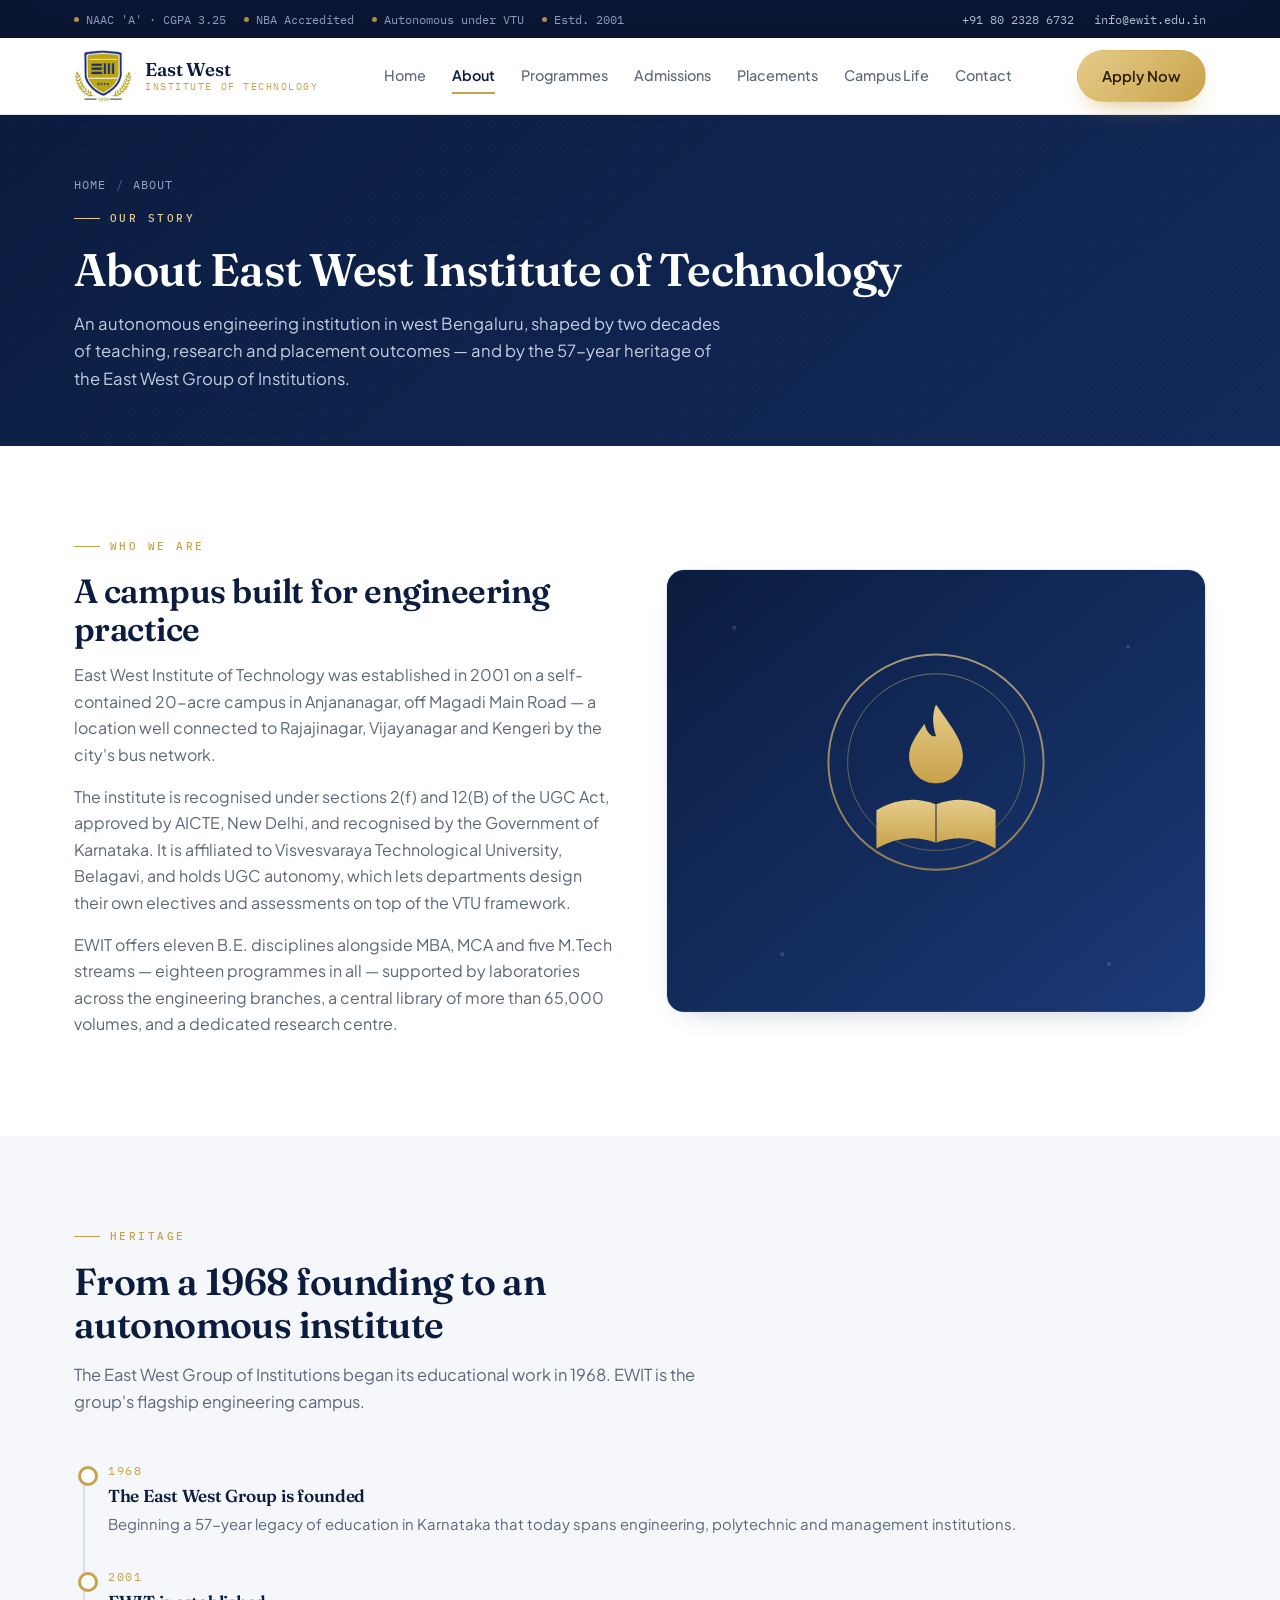
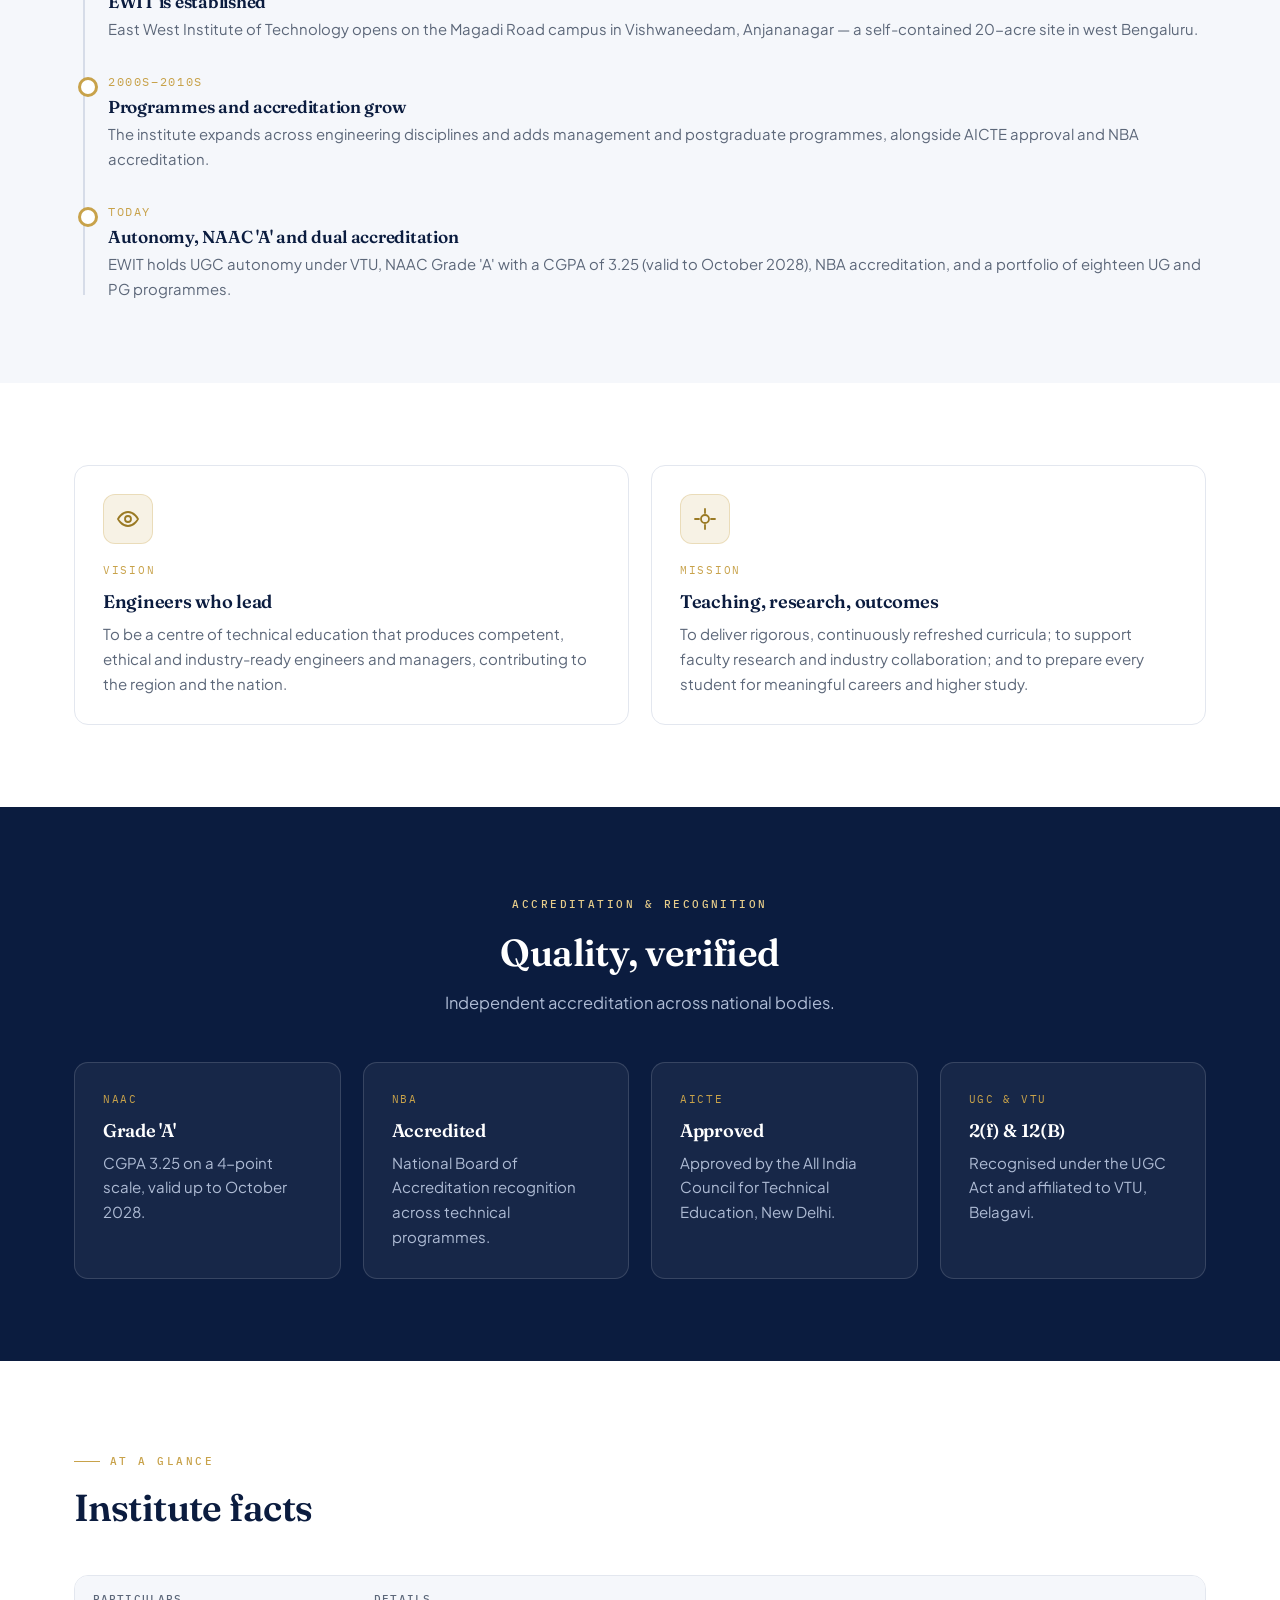
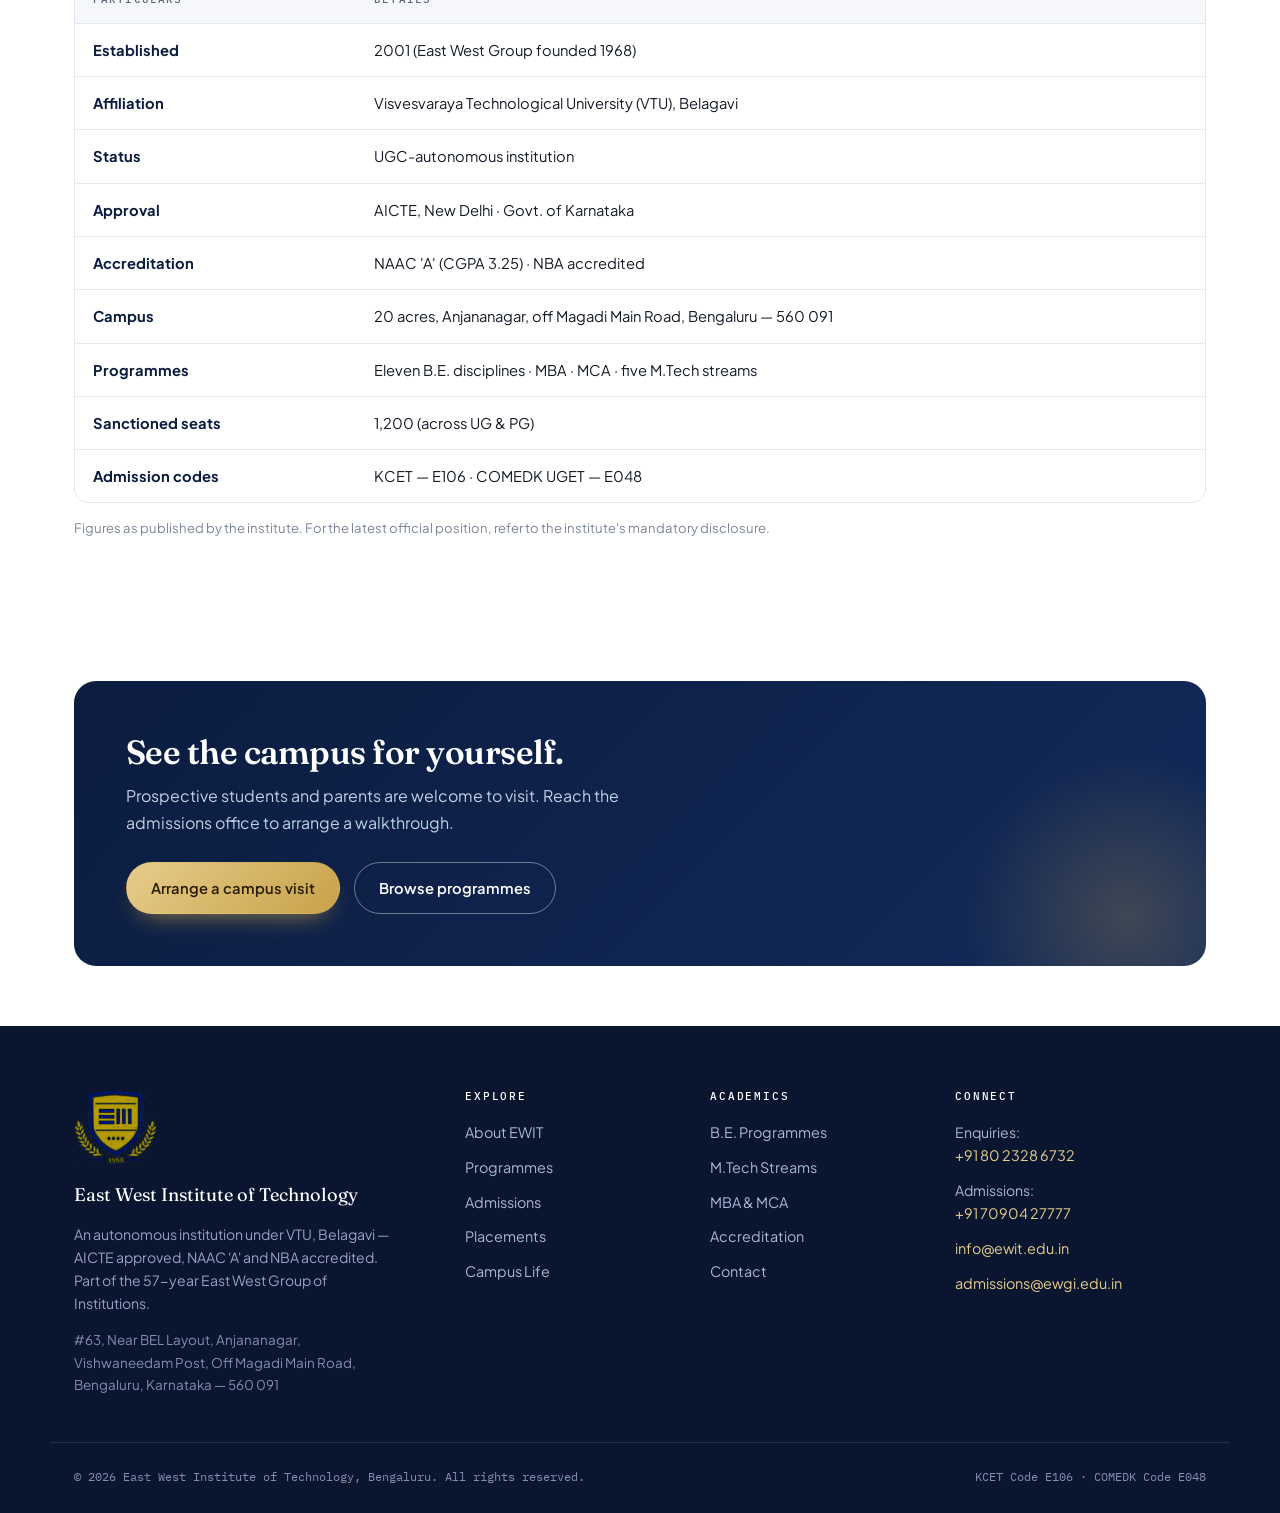
==== commit 7c620e92: "Use the official East West shield logo across the site" ====
--- a/about.html
+++ b/about.html
@@ -5,7 +5,7 @@
 <meta name="viewport" content="width=device-width, initial-scale=1.0" />
 <title>About EWIT | East West Institute of Technology, Bengaluru</title>
 <meta name="description" content="About East West Institute of Technology — established 2001, UGC-autonomous under VTU Belagavi, NAAC 'A' (CGPA 3.25) and NBA accredited, on a 20-acre Bengaluru campus." />
-<link rel="icon" href="assets/img/logo.svg" type="image/svg+xml" />
+<link rel="icon" href="assets/img/favicon.png" type="image/png" />
 <link rel="preconnect" href="https://fonts.googleapis.com" />
 <link rel="preconnect" href="https://fonts.gstatic.com" crossorigin />
 <link href="https://fonts.googleapis.com/css2?family=Fraunces:opsz,wght@9..144,400;9..144,500;9..144,600;9..144,700&family=Plus+Jakarta+Sans:wght@400;500;600;700&family=IBM+Plex+Mono:wght@400;500&display=swap" rel="stylesheet" />
@@ -29,7 +29,7 @@
 <header class="site-header" id="siteHeader">
   <div class="container header-inner">
     <a class="brand" href="index.html">
-      <img class="brand-crest" src="assets/img/logo.svg" alt="East West Institute of Technology crest" />
+      <img class="brand-crest" src="assets/img/logo.png" alt="East West Institute of Technology crest" />
       <span class="brand-text"><span class="brand-top">East West</span><span class="brand-sub">Institute of Technology</span></span>
     </a>
     <nav class="nav" aria-label="Primary">
@@ -222,7 +222,7 @@
 <footer class="site-footer">
   <div class="container footer-top">
     <div class="footer-brand">
-      <img class="footer-crest" src="assets/img/logo.svg" alt="" />
+      <img class="footer-crest" src="assets/img/logo.png" alt="" />
       <p class="footer-name">East West Institute of Technology</p>
       <p class="footer-desc">An autonomous institution under VTU, Belagavi — AICTE approved, NAAC 'A' and NBA accredited. Part of the 57-year East West Group of Institutions.</p>
       <p class="footer-addr">#63, Near BEL Layout, Anjananagar, Vishwaneedam Post, Off Magadi Main Road, Bengaluru, Karnataka — 560 091</p>
--- a/assets/css/style.css
+++ b/assets/css/style.css
@@ -89,8 +89,8 @@
 .site-header.scrolled{box-shadow:0 12px 30px -22px rgba(11,28,63,.5)}
 .header-inner{display:flex;align-items:center;justify-content:space-between;gap:20px;min-height:76px}
 .brand{display:flex;align-items:center;gap:13px;flex-shrink:0}
-.brand-crest{width:50px;height:50px;transition:width .3s ease,height .3s ease}
-.site-header.scrolled .brand-crest{width:44px;height:44px}
+.brand-crest{height:52px;width:auto;transition:height .3s ease}
+.site-header.scrolled .brand-crest{height:46px}
 .brand-text{display:flex;flex-direction:column;line-height:1.05}
 .brand-top{font-family:var(--font-display);font-weight:600;font-size:1.16rem;color:var(--navy);letter-spacing:-.01em}
 .brand-sub{font-family:var(--font-mono);font-size:.6rem;letter-spacing:.16em;text-transform:uppercase;color:var(--gold);margin-top:3px}
@@ -375,7 +375,7 @@
 /* ---------- Footer ---------- */
 .site-footer{background:var(--navy-3);color:#a9b8d4;padding:64px 0 26px;margin-top:0}
 .footer-top{display:grid;grid-template-columns:1.7fr 1fr 1fr 1.2fr;gap:36px}
-.footer-crest{width:66px;height:66px;margin-bottom:16px}
+.footer-crest{height:74px;width:auto;margin-bottom:16px}
 .footer-name{font-family:var(--font-display);color:#fff;font-size:1.14rem;margin-bottom:12px}
 .footer-desc{font-size:.88rem;color:#93a4c4;margin-bottom:14px;max-width:320px}
 .footer-addr{font-size:.84rem;color:#7f90b0;max-width:320px}
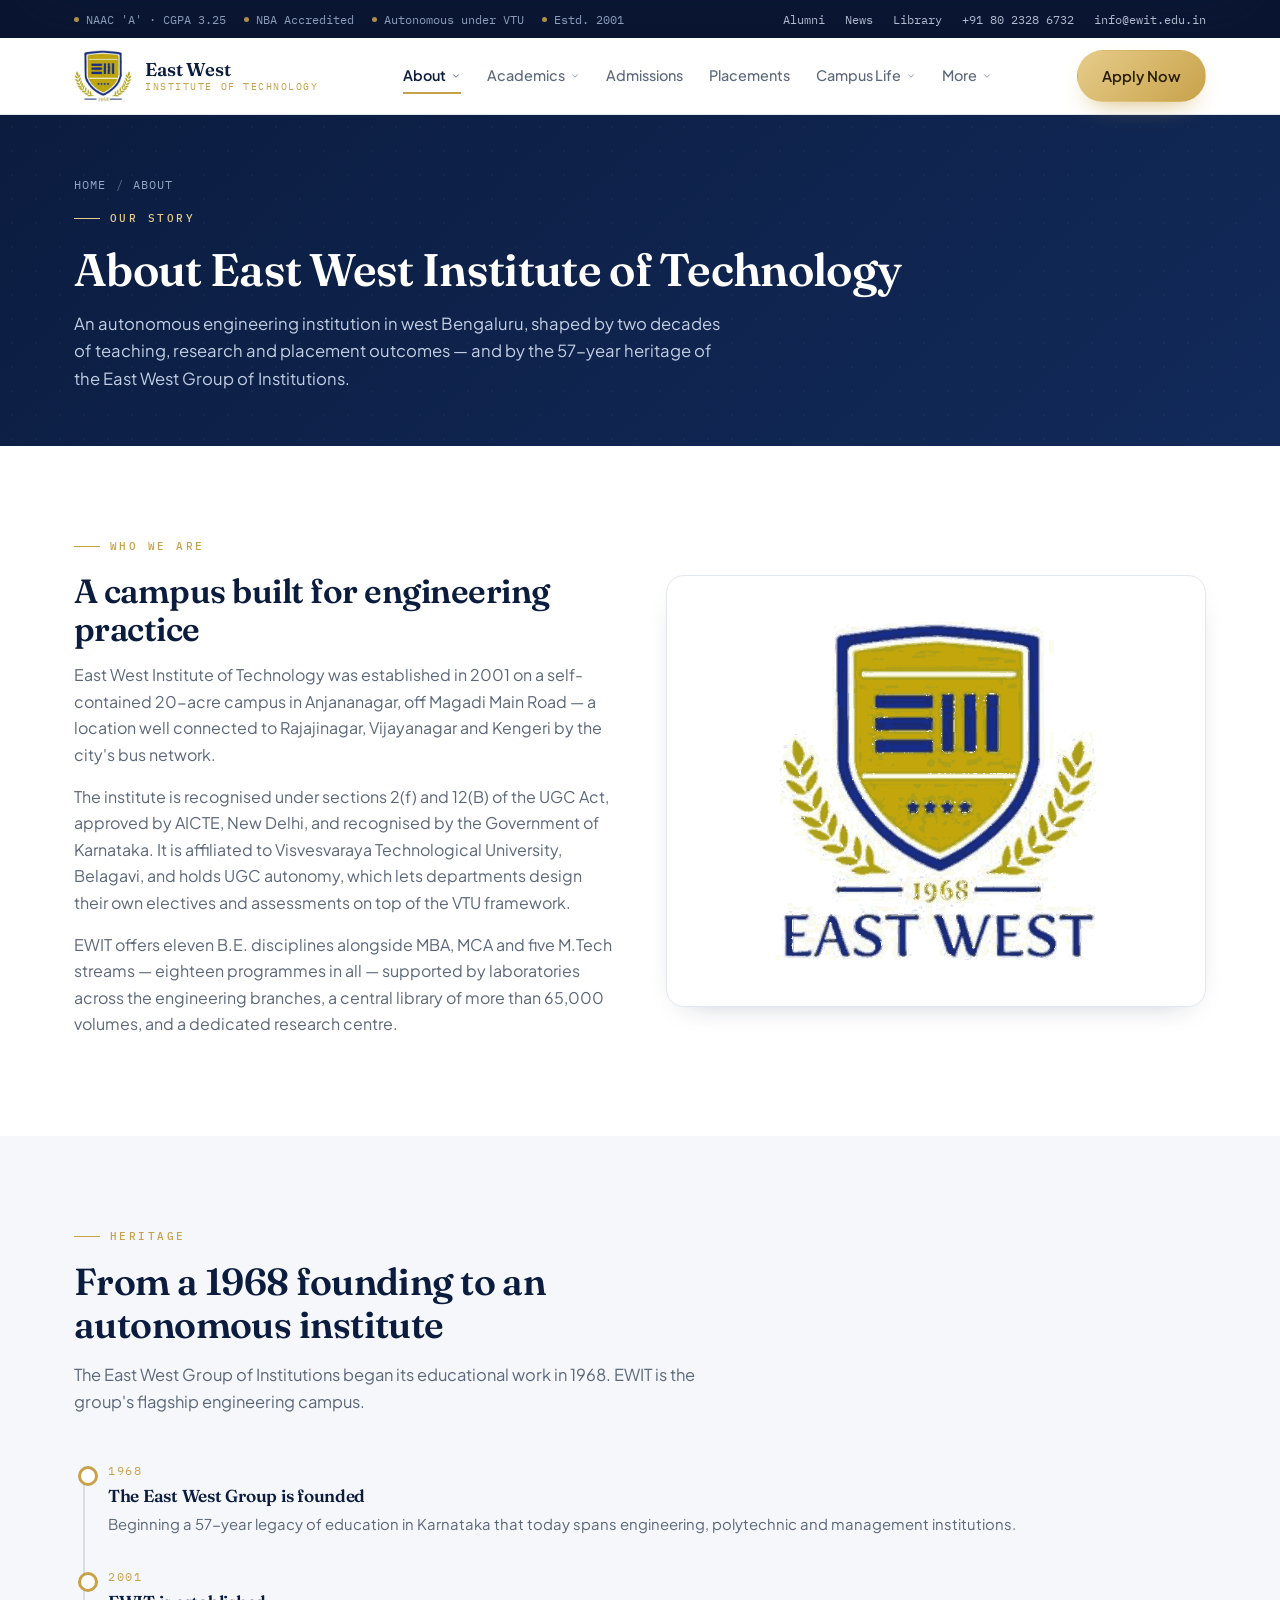
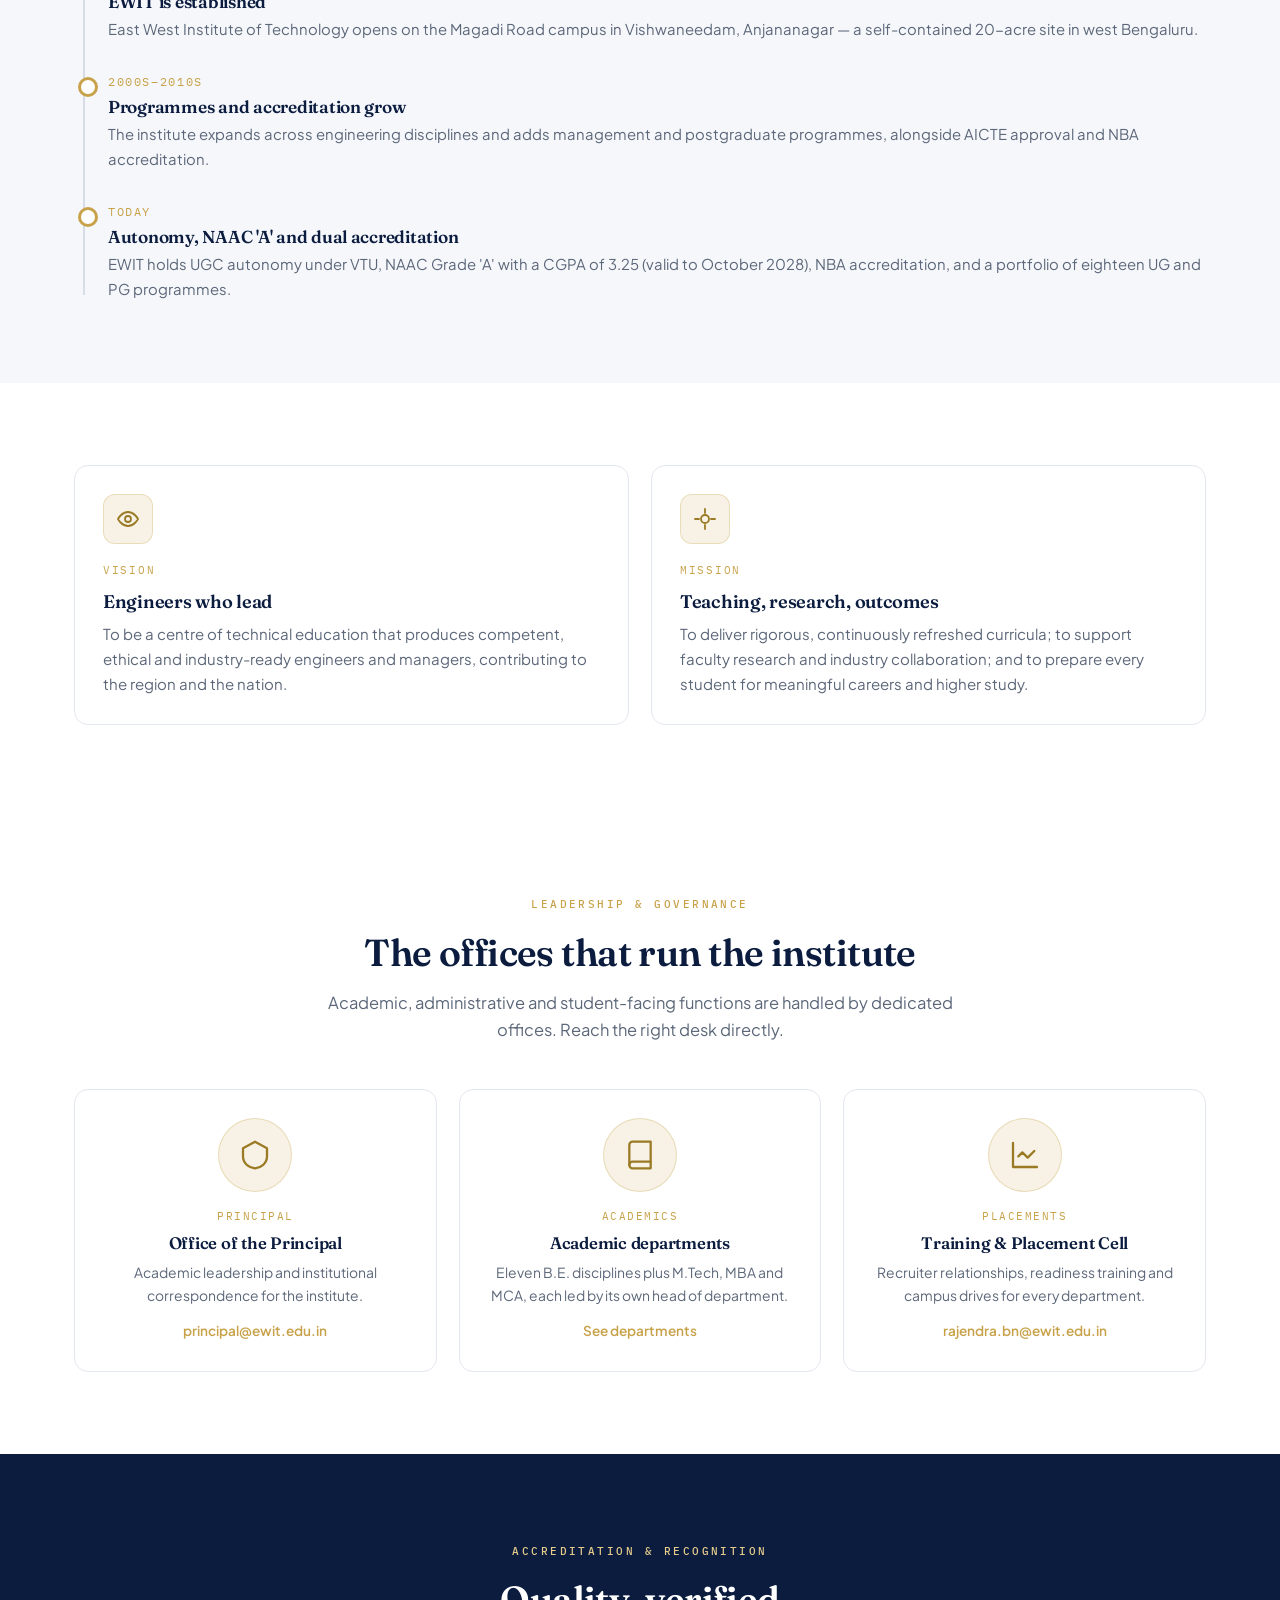
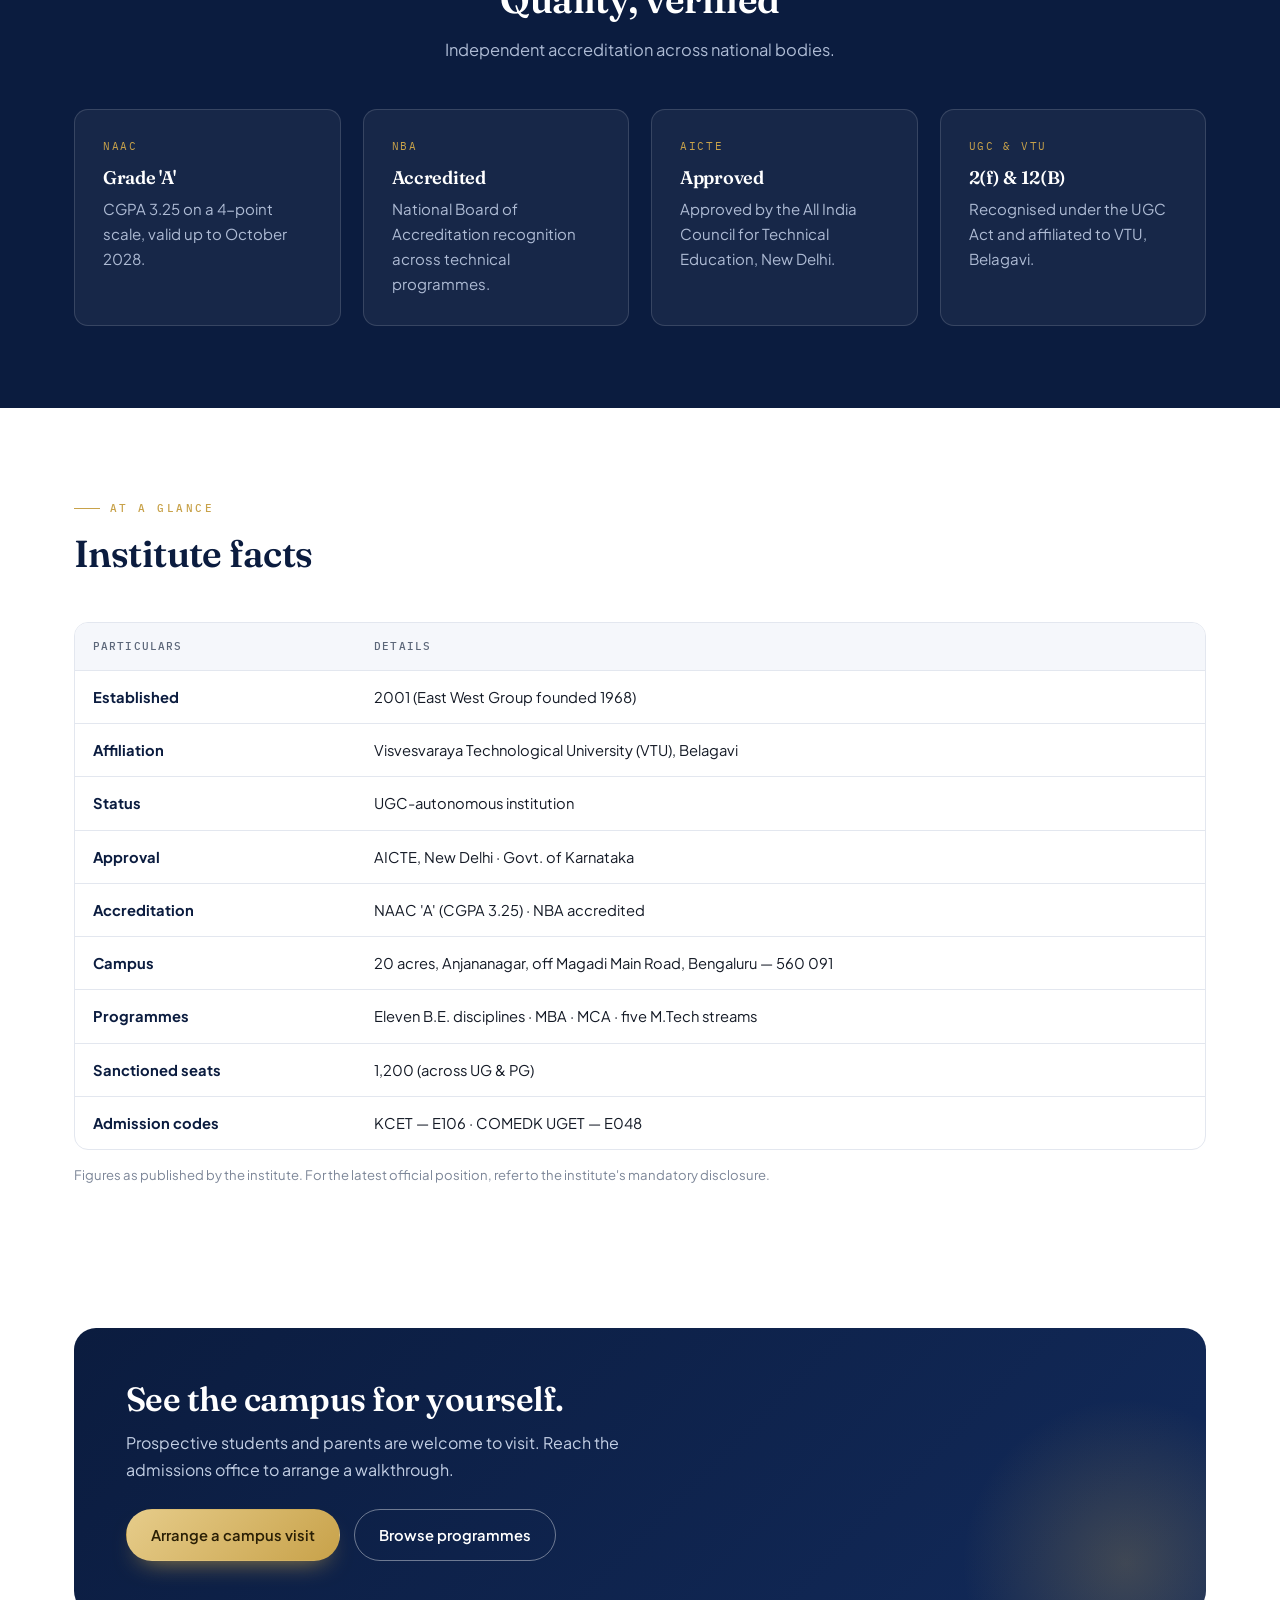
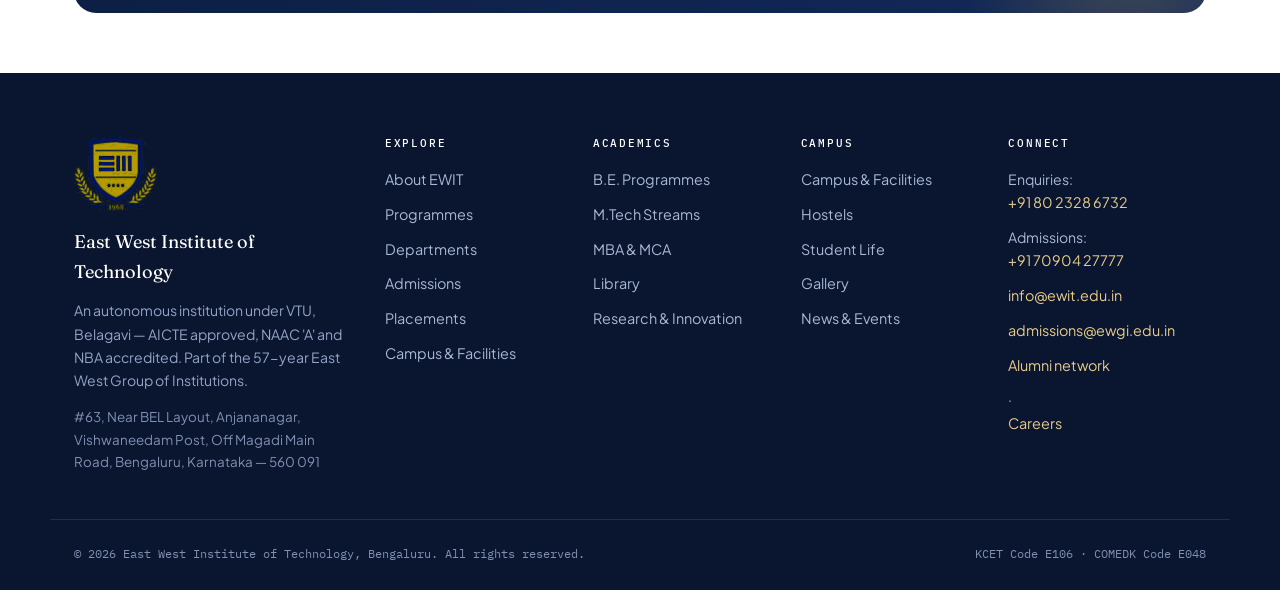
==== commit 322cccc2: "Expand to a full college site: 14 pages, dropdown nav, news, gallery, departments, research, library" ====
--- a/about.html
+++ b/about.html
@@ -17,9 +17,15 @@
 <div class="topbar">
   <div class="container topbar-inner">
     <div class="topbar-left">
-      <span>NAAC 'A' · CGPA 3.25</span><span>NBA Accredited</span><span>Autonomous under VTU</span><span>Estd. 2001</span>
+      <span>NAAC 'A' &middot; CGPA 3.25</span>
+      <span>NBA Accredited</span>
+      <span>Autonomous under VTU</span>
+      <span>Estd. 2001</span>
     </div>
     <div class="topbar-right">
+      <a href="alumni.html">Alumni</a>
+      <a href="news.html">News</a>
+      <a href="library.html">Library</a>
       <a href="tel:+918023286732">+91 80 2328 6732</a>
       <a href="mailto:info@ewit.edu.in">info@ewit.edu.in</a>
     </div>
@@ -33,9 +39,44 @@
       <span class="brand-text"><span class="brand-top">East West</span><span class="brand-sub">Institute of Technology</span></span>
     </a>
     <nav class="nav" aria-label="Primary">
-      <a href="index.html">Home</a><a href="about.html">About</a><a href="programmes.html">Programmes</a>
-      <a href="admissions.html">Admissions</a><a href="placements.html">Placements</a>
-      <a href="campus.html">Campus Life</a><a href="contact.html">Contact</a>
+      <div class="nav-item has-drop">
+        <a href="about.html">About <svg class="caret" viewBox="0 0 24 24" fill="none" stroke="currentColor" stroke-width="2.4" stroke-linecap="round" stroke-linejoin="round"><path d="m6 9 6 6 6-6"/></svg></a>
+        <div class="drop">
+          <a href="about.html">About EWIT</a>
+          <a href="about.html#leadership">Leadership &amp; Governance</a>
+          <a href="about.html#accreditation">Accreditation</a>
+          <a href="campus.html">Campus &amp; Facilities</a>
+        </div>
+      </div>
+      <div class="nav-item has-drop">
+        <a href="programmes.html">Academics <svg class="caret" viewBox="0 0 24 24" fill="none" stroke="currentColor" stroke-width="2.4" stroke-linecap="round" stroke-linejoin="round"><path d="m6 9 6 6 6-6"/></svg></a>
+        <div class="drop">
+          <a href="programmes.html">Programmes</a>
+          <a href="departments.html">Departments</a>
+          <a href="library.html">Library</a>
+          <a href="research.html">Research &amp; Innovation</a>
+        </div>
+      </div>
+      <a href="admissions.html">Admissions</a>
+      <a href="placements.html">Placements</a>
+      <div class="nav-item has-drop">
+        <a href="campus.html">Campus Life <svg class="caret" viewBox="0 0 24 24" fill="none" stroke="currentColor" stroke-width="2.4" stroke-linecap="round" stroke-linejoin="round"><path d="m6 9 6 6 6-6"/></svg></a>
+        <div class="drop">
+          <a href="campus.html">Campus &amp; Facilities</a>
+          <a href="student-life.html">Student Life</a>
+          <a href="campus.html#hostels">Hostels</a>
+          <a href="gallery.html">Gallery</a>
+        </div>
+      </div>
+      <div class="nav-item has-drop">
+        <a href="news.html">More <svg class="caret" viewBox="0 0 24 24" fill="none" stroke="currentColor" stroke-width="2.4" stroke-linecap="round" stroke-linejoin="round"><path d="m6 9 6 6 6-6"/></svg></a>
+        <div class="drop">
+          <a href="news.html">News &amp; Events</a>
+          <a href="gallery.html">Gallery</a>
+          <a href="alumni.html">Alumni</a>
+          <a href="contact.html">Contact</a>
+        </div>
+      </div>
     </nav>
     <div class="header-cta">
       <a class="btn btn-gold" href="admissions.html">Apply Now</a>
@@ -45,9 +86,26 @@
 </header>
 
 <div class="mobile-nav" id="mobileNav">
-  <a href="index.html">Home</a><a href="about.html">About</a><a href="programmes.html">Programmes</a>
-  <a href="admissions.html">Admissions</a><a href="placements.html">Placements</a>
-  <a href="campus.html">Campus Life</a><a href="contact.html">Contact</a>
+  <div class="mn-group">About</div>
+  <a href="about.html">About EWIT</a>
+  <a href="about.html#leadership">Leadership &amp; Governance</a>
+  <a href="about.html#accreditation">Accreditation</a>
+  <div class="mn-group">Academics</div>
+  <a href="programmes.html">Programmes</a>
+  <a href="departments.html">Departments</a>
+  <a href="library.html">Library</a>
+  <a href="research.html">Research &amp; Innovation</a>
+  <div class="mn-group">Admissions &amp; Placements</div>
+  <a href="admissions.html">Admissions</a>
+  <a href="placements.html">Placements</a>
+  <div class="mn-group">Campus</div>
+  <a href="campus.html">Campus &amp; Facilities</a>
+  <a href="student-life.html">Student Life</a>
+  <a href="gallery.html">Gallery</a>
+  <div class="mn-group">More</div>
+  <a href="news.html">News &amp; Events</a>
+  <a href="alumni.html">Alumni</a>
+  <a href="contact.html">Contact</a>
   <a class="btn btn-gold" href="admissions.html">Apply Now</a>
 </div>
 
@@ -73,24 +131,8 @@
           <p>EWIT offers eleven B.E. disciplines alongside MBA, MCA and five M.Tech streams — eighteen programmes in all — supported by laboratories across the engineering branches, a central library of more than 65,000 volumes, and a dedicated research centre.</p>
         </div>
       </div>
-      <div class="split-media reveal">
-        <svg viewBox="0 0 560 460" role="img" aria-label="Illustration of the institute crest and pillars">
-          <defs>
-            <linearGradient id="ag" x1="0" y1="0" x2="1" y2="1"><stop offset="0" stop-color="#0b1c3f"/><stop offset="1" stop-color="#1b3a78"/></linearGradient>
-            <linearGradient id="gg" x1="0" y1="0" x2="0" y2="1"><stop offset="0" stop-color="#e6cc8a"/><stop offset="1" stop-color="#c8a24a"/></linearGradient>
-          </defs>
-          <rect width="560" height="460" fill="url(#ag)"/>
-          <g opacity="0.14" fill="#fff"><circle cx="70" cy="60" r="2"/><circle cx="480" cy="80" r="2"/><circle cx="120" cy="400" r="2"/><circle cx="460" cy="410" r="2"/></g>
-          <circle cx="280" cy="200" r="112" fill="none" stroke="url(#gg)" stroke-width="2" opacity="0.7"/>
-          <circle cx="280" cy="200" r="92" fill="none" stroke="url(#gg)" stroke-width="1" opacity="0.45"/>
-          <path d="M280 140 C298 166 308 178 308 194 C308 210 296 222 280 222 C264 222 252 210 252 194 C252 182 259 173 268 160 C271 171 276 174 280 173 C276 160 276 150 280 140 Z" fill="url(#gg)"/>
-          <path d="M218 250 Q249 232 280 244 L280 284 Q249 272 218 290 Z" fill="url(#gg)"/>
-          <path d="M342 250 Q311 232 280 244 L280 284 Q311 272 342 290 Z" fill="url(#gg)"/>
-          <line x1="280" y1="244" x2="280" y2="284" stroke="#0b1c3f" stroke-width="2" opacity="0.5"/>
-          <g stroke="url(#gg)" stroke-width="2" opacity="0.55" fill="none">
-            <path d="M200 350 h160"/><path d="M210 350 v-30"/><path d="M255 350 v-30"/><path d="M305 350 v-30"/><path d="M350 350 v-30"/>
-          </g>
-        </svg>
+      <div class="split-media reveal logo-panel">
+        <img src="assets/img/logo-full.png" alt="East West Group of Institutions logo" />
       </div>
     </div>
   </section>
@@ -146,7 +188,22 @@
     </div>
   </section>
 
-  <section class="section navy">
+  <section class="section" id="leadership">
+    <div class="container">
+      <div class="section-head center reveal">
+        <span class="eyebrow center">Leadership &amp; governance</span>
+        <h2>The offices that run the institute</h2>
+        <p>Academic, administrative and student-facing functions are handled by dedicated offices. Reach the right desk directly.</p>
+      </div>
+      <div class="gov-grid">
+        <div class="gov-card reveal"><div class="av"><svg viewBox="0 0 24 24" fill="none" stroke="currentColor" stroke-width="1.7" stroke-linecap="round" stroke-linejoin="round"><path d="M12 2 3 7v6c0 5 3.8 8.4 9 9 5.2-.6 9-4 9-9V7l-9-5z"/></svg></div><div class="role">Principal</div><h3>Office of the Principal</h3><p>Academic leadership and institutional correspondence for the institute.</p><p style="margin-top:12px"><a href="mailto:principal@ewit.edu.in">principal@ewit.edu.in</a></p></div>
+        <div class="gov-card reveal"><div class="av"><svg viewBox="0 0 24 24" fill="none" stroke="currentColor" stroke-width="1.7" stroke-linecap="round" stroke-linejoin="round"><path d="M4 19.5A2.5 2.5 0 0 1 6.5 17H20"/><path d="M6.5 2H20v20H6.5A2.5 2.5 0 0 1 4 19.5v-15A2.5 2.5 0 0 1 6.5 2z"/></svg></div><div class="role">Academics</div><h3>Academic departments</h3><p>Eleven B.E. disciplines plus M.Tech, MBA and MCA, each led by its own head of department.</p><p style="margin-top:12px"><a href="departments.html">See departments</a></p></div>
+        <div class="gov-card reveal"><div class="av"><svg viewBox="0 0 24 24" fill="none" stroke="currentColor" stroke-width="1.7" stroke-linecap="round" stroke-linejoin="round"><path d="M3 3v18h18"/><path d="m19 9-5 5-4-4-3 3"/></svg></div><div class="role">Placements</div><h3>Training &amp; Placement Cell</h3><p>Recruiter relationships, readiness training and campus drives for every department.</p><p style="margin-top:12px"><a href="mailto:rajendra.bn@ewit.edu.in">rajendra.bn@ewit.edu.in</a></p></div>
+      </div>
+    </div>
+  </section>
+
+  <section class="section navy" id="accreditation">
     <div class="container">
       <div class="section-head center reveal">
         <span class="eyebrow center">Accreditation &amp; recognition</span>
@@ -222,16 +279,32 @@
 <footer class="site-footer">
   <div class="container footer-top">
     <div class="footer-brand">
-      <img class="footer-crest" src="assets/img/logo.png" alt="" />
+      <img class="footer-crest" src="assets/img/logo.png" alt="East West Institute of Technology logo" />
       <p class="footer-name">East West Institute of Technology</p>
-      <p class="footer-desc">An autonomous institution under VTU, Belagavi — AICTE approved, NAAC 'A' and NBA accredited. Part of the 57-year East West Group of Institutions.</p>
-      <p class="footer-addr">#63, Near BEL Layout, Anjananagar, Vishwaneedam Post, Off Magadi Main Road, Bengaluru, Karnataka — 560 091</p>
+      <p class="footer-desc">An autonomous institution under VTU, Belagavi &mdash; AICTE approved, NAAC 'A' and NBA accredited. Part of the 57-year East West Group of Institutions.</p>
+      <p class="footer-addr">#63, Near BEL Layout, Anjananagar, Vishwaneedam Post, Off Magadi Main Road, Bengaluru, Karnataka &mdash; 560 091</p>
     </div>
     <div class="footer-col"><h4>Explore</h4>
-      <a href="about.html">About EWIT</a><a href="programmes.html">Programmes</a><a href="admissions.html">Admissions</a><a href="placements.html">Placements</a><a href="campus.html">Campus Life</a>
+      <a href="about.html">About EWIT</a>
+      <a href="programmes.html">Programmes</a>
+      <a href="departments.html">Departments</a>
+      <a href="admissions.html">Admissions</a>
+      <a href="placements.html">Placements</a>
+      <a href="campus.html">Campus &amp; Facilities</a>
     </div>
     <div class="footer-col"><h4>Academics</h4>
-      <a href="programmes.html">B.E. Programmes</a><a href="programmes.html">M.Tech Streams</a><a href="programmes.html">MBA &amp; MCA</a><a href="about.html">Accreditation</a><a href="contact.html">Contact</a>
+      <a href="programmes.html">B.E. Programmes</a>
+      <a href="programmes.html">M.Tech Streams</a>
+      <a href="programmes.html">MBA &amp; MCA</a>
+      <a href="library.html">Library</a>
+      <a href="research.html">Research &amp; Innovation</a>
+    </div>
+    <div class="footer-col"><h4>Campus</h4>
+      <a href="campus.html">Campus &amp; Facilities</a>
+      <a href="campus.html#hostels">Hostels</a>
+      <a href="student-life.html">Student Life</a>
+      <a href="gallery.html">Gallery</a>
+      <a href="news.html">News &amp; Events</a>
     </div>
     <div class="footer-col"><h4>Connect</h4>
       <ul class="footer-contact">
@@ -239,18 +312,25 @@
         <li>Admissions: <a href="tel:+917090427777">+91 70904 27777</a></li>
         <li><a href="mailto:info@ewit.edu.in">info@ewit.edu.in</a></li>
         <li><a href="mailto:admissions@ewgi.edu.in">admissions@ewgi.edu.in</a></li>
+        <li><a href="alumni.html">Alumni network</a> &middot; <a href="contact.html">Careers</a></li>
       </ul>
     </div>
   </div>
   <div class="container footer-bottom">
-    <span>© <span id="year"></span> East West Institute of Technology, Bengaluru. All rights reserved.</span>
-    <span>KCET Code E106 · COMEDK Code E048</span>
+    <span>&copy; <span id="year"></span> East West Institute of Technology, Bengaluru. All rights reserved.</span>
+    <span>KCET Code E106 &middot; COMEDK Code E048</span>
   </div>
 </footer>
 
 <button class="to-top" id="toTop" aria-label="Back to top">
   <svg viewBox="0 0 24 24" fill="none" stroke="currentColor" stroke-width="2" stroke-linecap="round" stroke-linejoin="round"><path d="M12 19V5M5 12l7-7 7 7"/></svg>
 </button>
+<div class="lightbox" id="lightbox" role="dialog" aria-label="Enlarged view">
+  <div class="lb-wrap">
+    <div class="lb-inner"><div class="lb-holder"></div></div>
+    <button class="lb-close" aria-label="Close">&times;</button>
+  </div>
+</div>
 <script src="assets/js/main.js"></script>
 </body>
 </html>
--- a/assets/css/style.css
+++ b/assets/css/style.css
@@ -443,3 +443,189 @@
   .reveal{opacity:1;transform:none}
   html{scroll-behavior:auto}
 }
+
+/* ==========================================================================
+   Full-site additions: dropdown nav, ticker, quick links, gallery, news
+   ========================================================================== */
+
+/* ---------- Dropdown navigation ---------- */
+.nav-item{position:relative}
+.nav-item > a{display:inline-flex;align-items:center;gap:5px}
+.caret{width:10px;height:10px;opacity:.65;transition:transform .2s ease;flex-shrink:0}
+.nav-item.open .caret{transform:rotate(180deg)}
+.drop{
+  position:absolute;top:calc(100% + 16px);left:50%;
+  transform:translateX(-50%) translateY(8px);
+  background:#fff;border:1px solid var(--line);border-radius:12px;
+  box-shadow:var(--shadow);padding:9px;min-width:236px;
+  opacity:0;pointer-events:none;transition:opacity .18s ease,transform .18s ease;z-index:70;
+}
+.nav-item.open .drop{opacity:1;pointer-events:auto;transform:translateX(-50%) translateY(0)}
+.drop::before{
+  content:"";position:absolute;top:-6px;left:50%;width:11px;height:11px;
+  transform:translateX(-50%) rotate(45deg);background:#fff;
+  border-left:1px solid var(--line);border-top:1px solid var(--line);
+}
+.drop a{display:block;padding:10px 14px;border-radius:8px;font-size:.875rem;color:var(--muted);font-weight:500}
+.drop a:hover{background:var(--paper-2);color:var(--navy)}
+.drop a::after{display:none}
+@media (hover:hover) and (pointer:fine){
+  .nav-item.has-drop:hover .drop,
+  .nav-item.has-drop:focus-within .drop{opacity:1;pointer-events:auto;transform:translateX(-50%) translateY(0)}
+}
+
+/* ---------- Announcement ticker ---------- */
+.ticker{background:var(--navy-3);display:flex;align-items:stretch;overflow:hidden;border-bottom:1px solid rgba(255,255,255,.09)}
+.ticker-label{
+  background:var(--gold);color:#2a1f05;flex-shrink:0;display:flex;align-items:center;gap:8px;
+  font-family:var(--font-mono);font-size:.68rem;letter-spacing:.14em;text-transform:uppercase;
+  padding:0 16px;font-weight:600;white-space:nowrap;
+}
+.ticker-label svg{width:13px;height:13px}
+.ticker-view{overflow:hidden;flex:1;display:flex;align-items:center;padding:11px 0}
+.ticker-track{display:flex;gap:46px;white-space:nowrap;animation:scrollx 40s linear infinite;padding-left:26px}
+.ticker-view:hover .ticker-track{animation-play-state:paused}
+.ticker-track span{font-size:.85rem;color:#c2cee4;display:inline-flex;align-items:center;gap:10px}
+.ticker-track span::before{content:"";width:5px;height:5px;border-radius:50%;background:var(--gold);flex-shrink:0}
+
+/* ---------- Quick links ---------- */
+.quicklinks{display:grid;grid-template-columns:repeat(4,1fr);gap:14px}
+.qlink{
+  display:flex;gap:13px;align-items:center;padding:18px;background:#fff;
+  border:1px solid var(--line);border-radius:var(--radius);
+  transition:transform .22s ease,box-shadow .22s ease,border-color .22s ease;
+}
+.qlink:hover{transform:translateY(-4px);box-shadow:var(--shadow);border-color:var(--line-2)}
+.qlink .qi{
+  width:42px;height:42px;border-radius:11px;flex-shrink:0;display:grid;place-items:center;
+  background:var(--gold-soft);color:#9a7a24;border:1px solid rgba(200,162,74,.26);
+}
+.qlink .qi svg{width:20px;height:20px}
+.qlink .qt{display:block;font-weight:600;font-size:.92rem;color:var(--navy);line-height:1.25}
+.qlink .qs{display:block;font-size:.74rem;color:var(--muted-2);font-family:var(--font-mono);margin-top:3px}
+
+/* ---------- Gallery ---------- */
+.gallery{display:grid;grid-template-columns:repeat(3,1fr);gap:14px}
+.g-item{
+  position:relative;border-radius:var(--radius);overflow:hidden;border:1px solid var(--line);
+  background:var(--paper-2);cursor:pointer;aspect-ratio:16/10;padding:0;display:block;width:100%;
+  transition:transform .25s ease,box-shadow .25s ease;
+}
+.g-item:hover{transform:translateY(-4px);box-shadow:var(--shadow)}
+.g-item.wide{grid-column:span 2}
+.g-item svg{width:100%;height:100%;display:block}
+.g-item .g-cap{
+  position:absolute;left:0;right:0;bottom:0;padding:26px 16px 13px;text-align:left;
+  background:linear-gradient(transparent,rgba(8,17,38,.88));color:#fff;
+  font-size:.84rem;font-weight:600;letter-spacing:.01em;
+}
+.lightbox{position:fixed;inset:0;z-index:130;background:rgba(6,15,34,.93);display:none;place-items:center;padding:26px}
+.lightbox.open{display:grid}
+.lb-inner{max-width:960px;width:100%;border-radius:16px;overflow:hidden;box-shadow:0 40px 80px -30px rgba(0,0,0,.8);position:relative}
+.lb-inner svg{width:100%;height:auto;display:block}
+.lb-close{
+  position:absolute;top:-14px;right:-14px;width:40px;height:40px;border-radius:50%;
+  background:#fff;border:none;display:grid;place-items:center;color:var(--navy);font-size:1.2rem;line-height:1;
+  box-shadow:0 8px 20px -8px rgba(0,0,0,.6);
+}
+.lb-close:hover{background:var(--gold);color:#2a1f05}
+
+/* ---------- News & events ---------- */
+.news-grid{display:grid;grid-template-columns:1.15fr 1fr;gap:30px;align-items:start}
+.news-feature{background:#fff;border:1px solid var(--line);border-radius:var(--radius);overflow:hidden}
+.news-feature .nf-media{aspect-ratio:16/9;background:var(--paper-2)}
+.news-feature .nf-media svg{width:100%;height:100%;display:block}
+.news-feature .nf-body{padding:24px}
+.news-feature h3{font-size:1.22rem;margin:12px 0 10px}
+.news-feature p{color:var(--muted);font-size:.94rem}
+.news-list{display:grid}
+.news-item{display:flex;gap:18px;padding:18px 0;border-bottom:1px solid var(--line)}
+.news-item:first-child{padding-top:0}
+.news-item:last-child{border-bottom:none}
+.news-date{
+  font-family:var(--font-mono);font-size:.68rem;letter-spacing:.1em;text-transform:uppercase;
+  color:var(--gold);flex-shrink:0;width:82px;padding-top:3px;
+}
+.news-item h4{font-size:.99rem;margin-bottom:5px;font-weight:600}
+.news-item p{font-size:.86rem;color:var(--muted)}
+.pill{
+  display:inline-block;font-family:var(--font-mono);font-size:.64rem;letter-spacing:.12em;
+  text-transform:uppercase;padding:4px 10px;border-radius:999px;
+  background:var(--gold-soft);color:#8a6c1c;border:1px solid rgba(200,162,74,.3);
+}
+
+/* ---------- Governance / leadership ---------- */
+.gov-grid{display:grid;grid-template-columns:repeat(3,1fr);gap:22px}
+.gov-card{background:#fff;border:1px solid var(--line);border-radius:var(--radius);padding:28px;text-align:center;transition:transform .25s ease,box-shadow .25s ease}
+.gov-card:hover{transform:translateY(-4px);box-shadow:var(--shadow)}
+.gov-card .av{
+  width:74px;height:74px;border-radius:50%;margin:0 auto 16px;display:grid;place-items:center;
+  background:var(--gold-soft);border:1px solid rgba(200,162,74,.3);color:#9a7a24;
+}
+.gov-card .av svg{width:32px;height:32px}
+.gov-card .role{font-family:var(--font-mono);font-size:.66rem;letter-spacing:.14em;text-transform:uppercase;color:var(--gold)}
+.gov-card h3{font-size:1.04rem;margin:9px 0 9px}
+.gov-card p{font-size:.87rem;color:var(--muted)}
+.gov-card a{color:var(--gold);font-weight:600;font-size:.85rem}
+
+/* ---------- Facility / feature tiles ---------- */
+.tile-grid{display:grid;grid-template-columns:repeat(3,1fr);gap:22px}
+.tile{background:#fff;border:1px solid var(--line);border-radius:var(--radius);overflow:hidden;transition:transform .25s ease,box-shadow .25s ease}
+.tile:hover{transform:translateY(-4px);box-shadow:var(--shadow)}
+.tile .t-media{aspect-ratio:16/9;background:var(--paper-2);border-bottom:1px solid var(--line)}
+.tile .t-media svg{width:100%;height:100%;display:block}
+.tile .t-body{padding:22px}
+.tile h3{font-size:1.04rem;margin-bottom:8px}
+.tile p{font-size:.9rem;color:var(--muted)}
+
+/* ---------- Simple list rows ---------- */
+.rows{display:grid;border:1px solid var(--line);border-radius:var(--radius);overflow:hidden;background:#fff}
+.row{display:flex;justify-content:space-between;align-items:center;gap:18px;padding:17px 22px;border-bottom:1px solid var(--line);transition:background .2s ease}
+.row:last-child{border-bottom:none}
+.row:hover{background:var(--paper-2)}
+.row .r-l{font-weight:600;color:var(--navy);font-size:.96rem}
+.row .r-r{font-family:var(--font-mono);font-size:.78rem;color:var(--muted);text-align:right}
+
+/* ---------- Footer sitemap tweak ---------- */
+.footer-col a{padding-left:0}
+@media (max-width:1040px){
+  .quicklinks{grid-template-columns:repeat(2,1fr)}
+  .gallery{grid-template-columns:repeat(2,1fr)}
+  .g-item.wide{grid-column:span 2}
+  .news-grid{grid-template-columns:1fr}
+  .gov-grid{grid-template-columns:1fr}
+  .tile-grid{grid-template-columns:1fr}
+}
+@media (max-width:620px){
+  .quicklinks{grid-template-columns:1fr}
+  .gallery{grid-template-columns:1fr}
+  .g-item.wide{grid-column:span 1}
+  .news-item{flex-direction:column;gap:8px}
+  .news-date{width:auto;padding-top:0}
+  .ticker-label span{display:none}
+  .ticker-label{padding:0 13px}
+}
+
+/* ---------- Support styles for the full-site chrome ---------- */
+.mobile-nav .mn-group{
+  padding:16px 0 6px;font-family:var(--font-mono);font-size:.65rem;letter-spacing:.16em;
+  text-transform:uppercase;color:var(--gold);
+}
+.lb-wrap{position:relative;max-width:960px;width:100%}
+.lb-close{top:12px;right:12px}
+.footer-top{grid-template-columns:1.6fr 1fr 1fr 1fr 1.15fr}
+.logo-panel{
+  background:#fff;border:1px solid var(--line);border-radius:18px;
+  display:grid;place-items:center;padding:46px 30px;box-shadow:var(--shadow-sm);
+}
+.logo-panel img{width:74%;max-width:320px;height:auto}
+@media (max-width:1040px){.footer-top{grid-template-columns:1fr 1fr}}
+@media (max-width:760px){.footer-top{grid-template-columns:1fr}}
+
+/* utility bar on small screens: keep phone + email, drop the rest */
+@media (max-width:620px){
+  .topbar-right a:nth-child(2),
+  .topbar-right a:nth-child(3){display:none}
+  .topbar-right{gap:14px}
+  .topbar{font-size:.72rem}
+}
